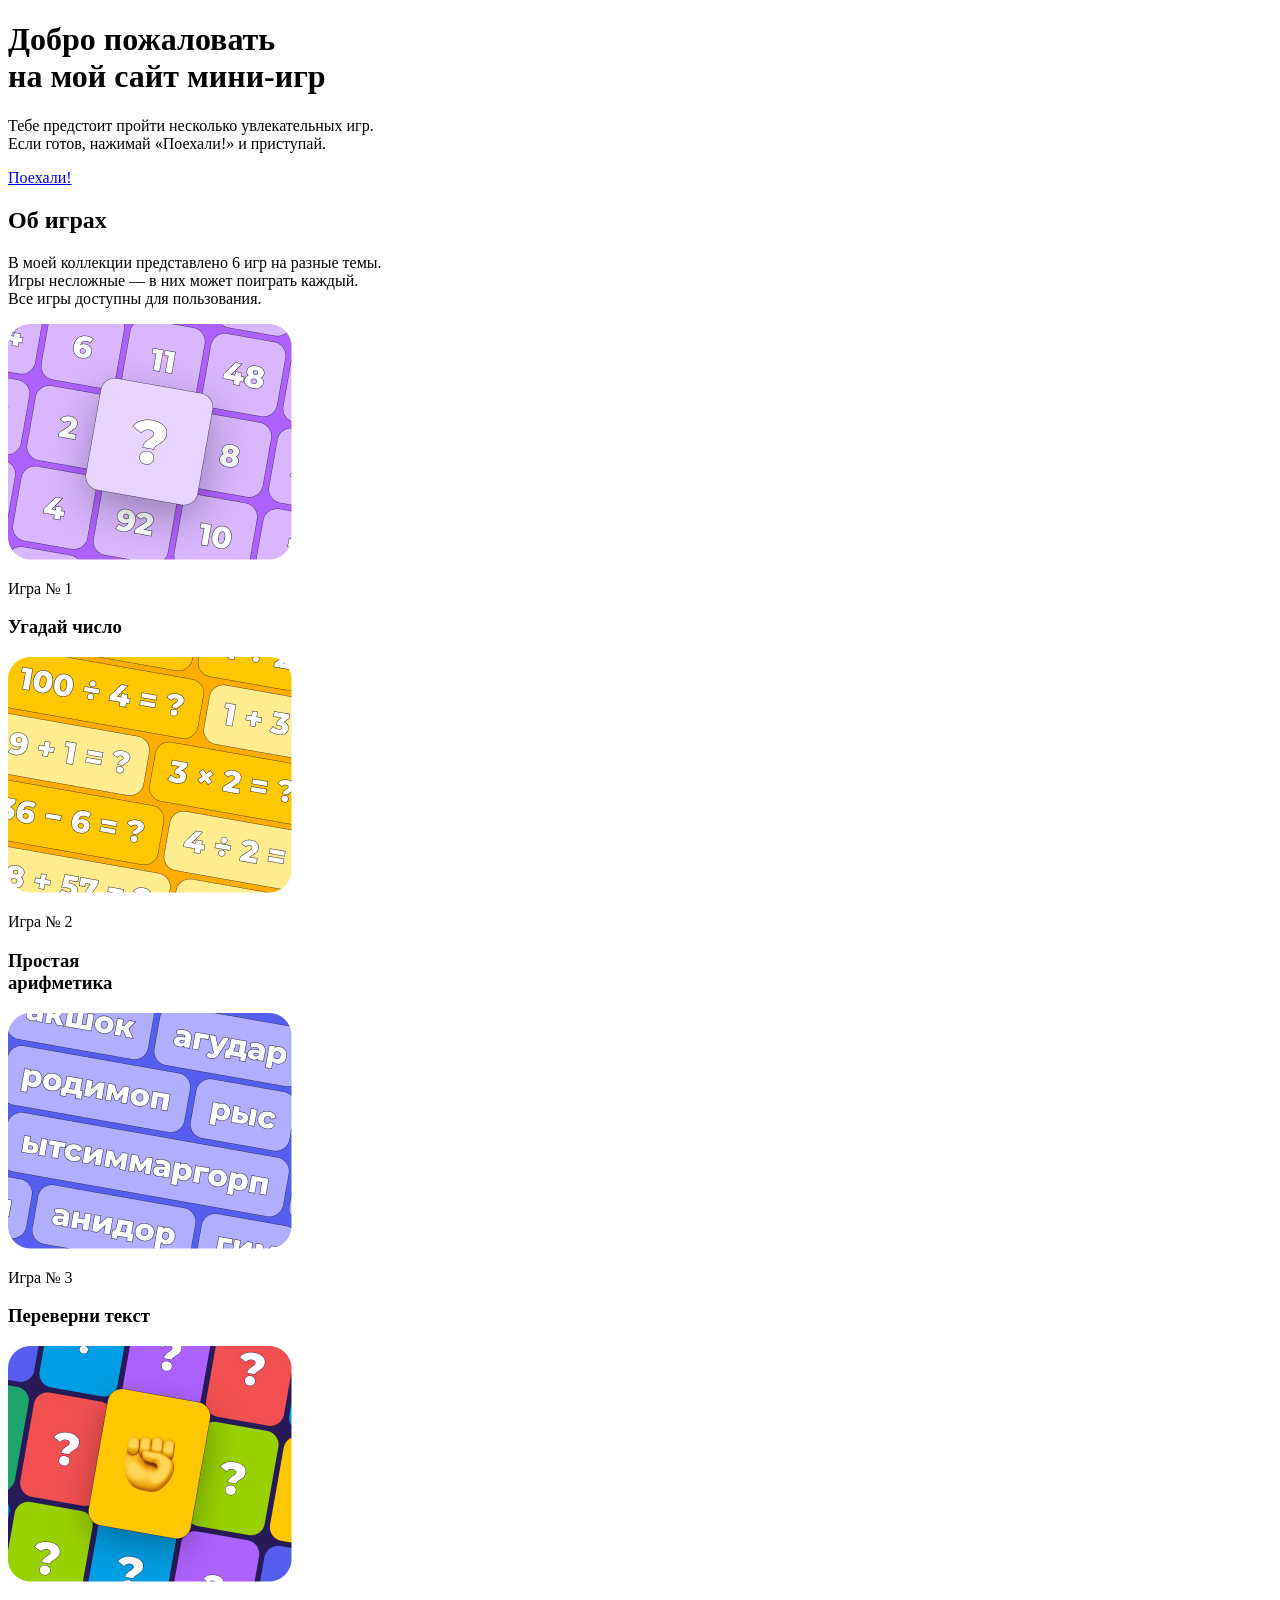
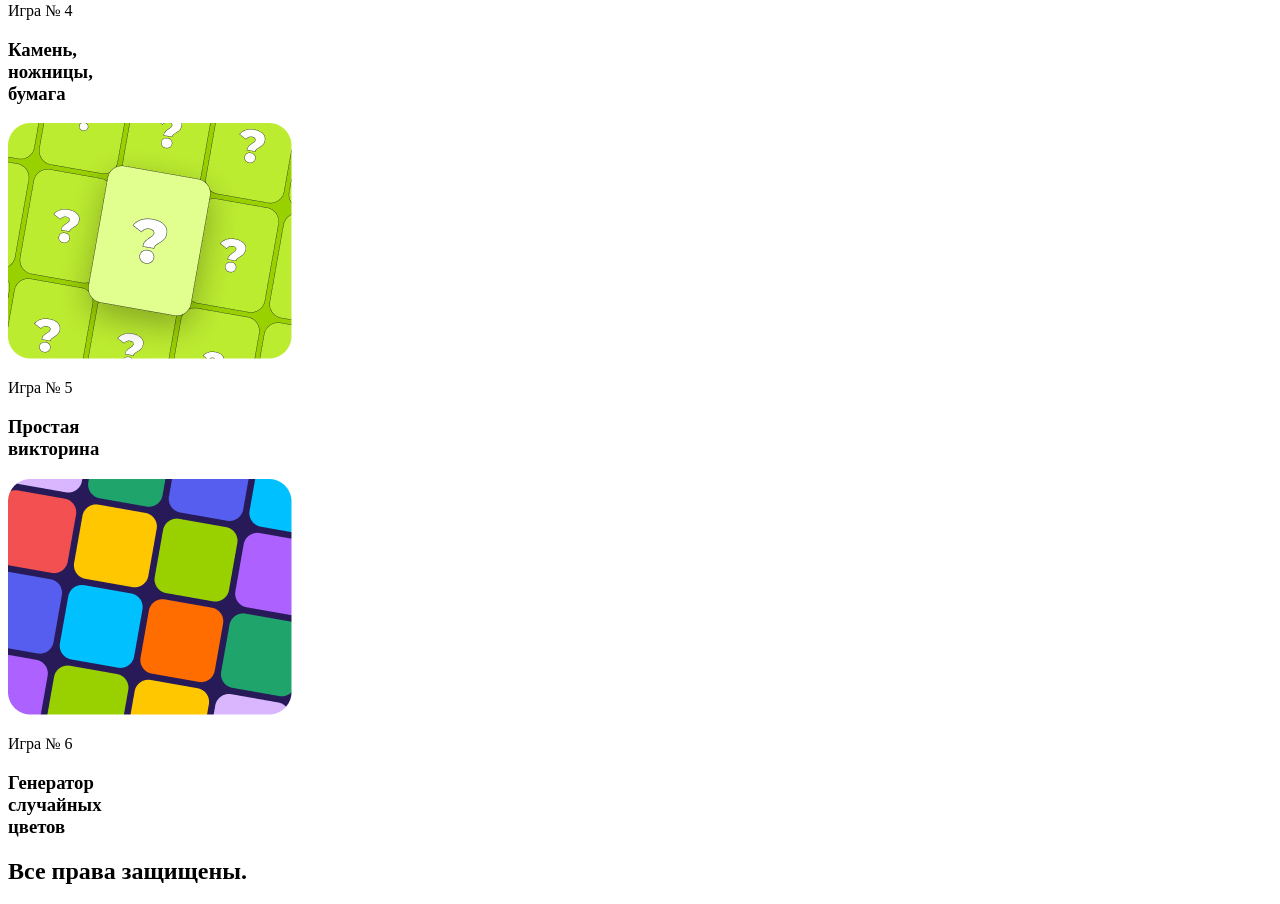
==== index.html @ b92ee04b "verstka" ====
<!DOCTYPE html>
<html lang="ru">

<head>
    <meta charset="UTF-8">
    <meta name="viewport" content="width=device-width, initial-scale=1.0">
    <title>Document</title>

    <link rel="stylesheet" href="style.css">
    <link rel="preconnect" href="https://fonts.googleapis.com">
    <link rel="preconnect" href="https://fonts.gstatic.com" crossorigin>
    <link
        href="https://fonts.googleapis.com/css2?family=Libertinus+Math&family=Montserrat:ital,wght@0,100..900;1,100..900&display=swap"
        rel="stylesheet">
</head>

<body class="center">
    <header class="header">   
        <h1 class="header__title">Добро пожаловать<br>на мой сайт мини-игр</h1>
        <p class="header__text">Тебе предстоит пройти несколько увлекательных игр.<br>Если готов, нажимай «Поехали!» и
            приступай.</p>
        <a href="#" class="header__btn">Поехали!</a>
    </header>
    <div class="body">
        <h2 class="body__title">Об играх</h2>
        <p class="body__text">В моей коллекции представлено 6 игр на разные темы.<br>Игры несложные — в них может поиграть
            каждый.<br>Все игры доступны для пользования.</p>

        <div class="body__about-game">
            <div class="cart">
                <img src="image/about/Обложка.jpg" alt="cart">
                <p class="cart__number">Игра № 1</p>
                <h3 class="cart__name">Угадай число</h3>
            </div>
            <div class="cart">
                <img src="image/about/Обложка1.jpg" alt="cart">
                <p class="cart__number">Игра № 2</p>
                <h3 class="cart__name">Простая<br>арифметика</h3>
            </div>
            <div class="cart">
                <img src="image/about/Обложка2.jpg" alt="cart">
                <p class="cart__number">Игра № 3</p>
                <h3 class="cart__name">Переверни текст</h3>
            </div>
            <div class="cart">
                <img src="image/about/Обложка3.jpg" alt="cart">
                <p class="cart__number">Игра № 4</p>
                <h3 class="cart__name">Камень,<br>ножницы,<br>бумага</h3>
            </div>
            <div class="cart">
                <img src="image/about/Обложка4.jpg" alt="cart">
                <p class="cart__number">Игра № 5</p>
                <h3 class="cart__name">Простая<br>викторина</h3>
            </div>
            <div class="cart">
                <img src="image/about/Обложка5.jpg" alt="cart">
                <p class="cart__number">Игра № 6</p>
                <h3 class="cart__name">Генератор<br>случайных<br>цветов</h3>
            </div>
        </div>
    </div>
    <footer class="footer">
        <h2>Все права защищены.</h2>
    </footer>
</body>

</html>
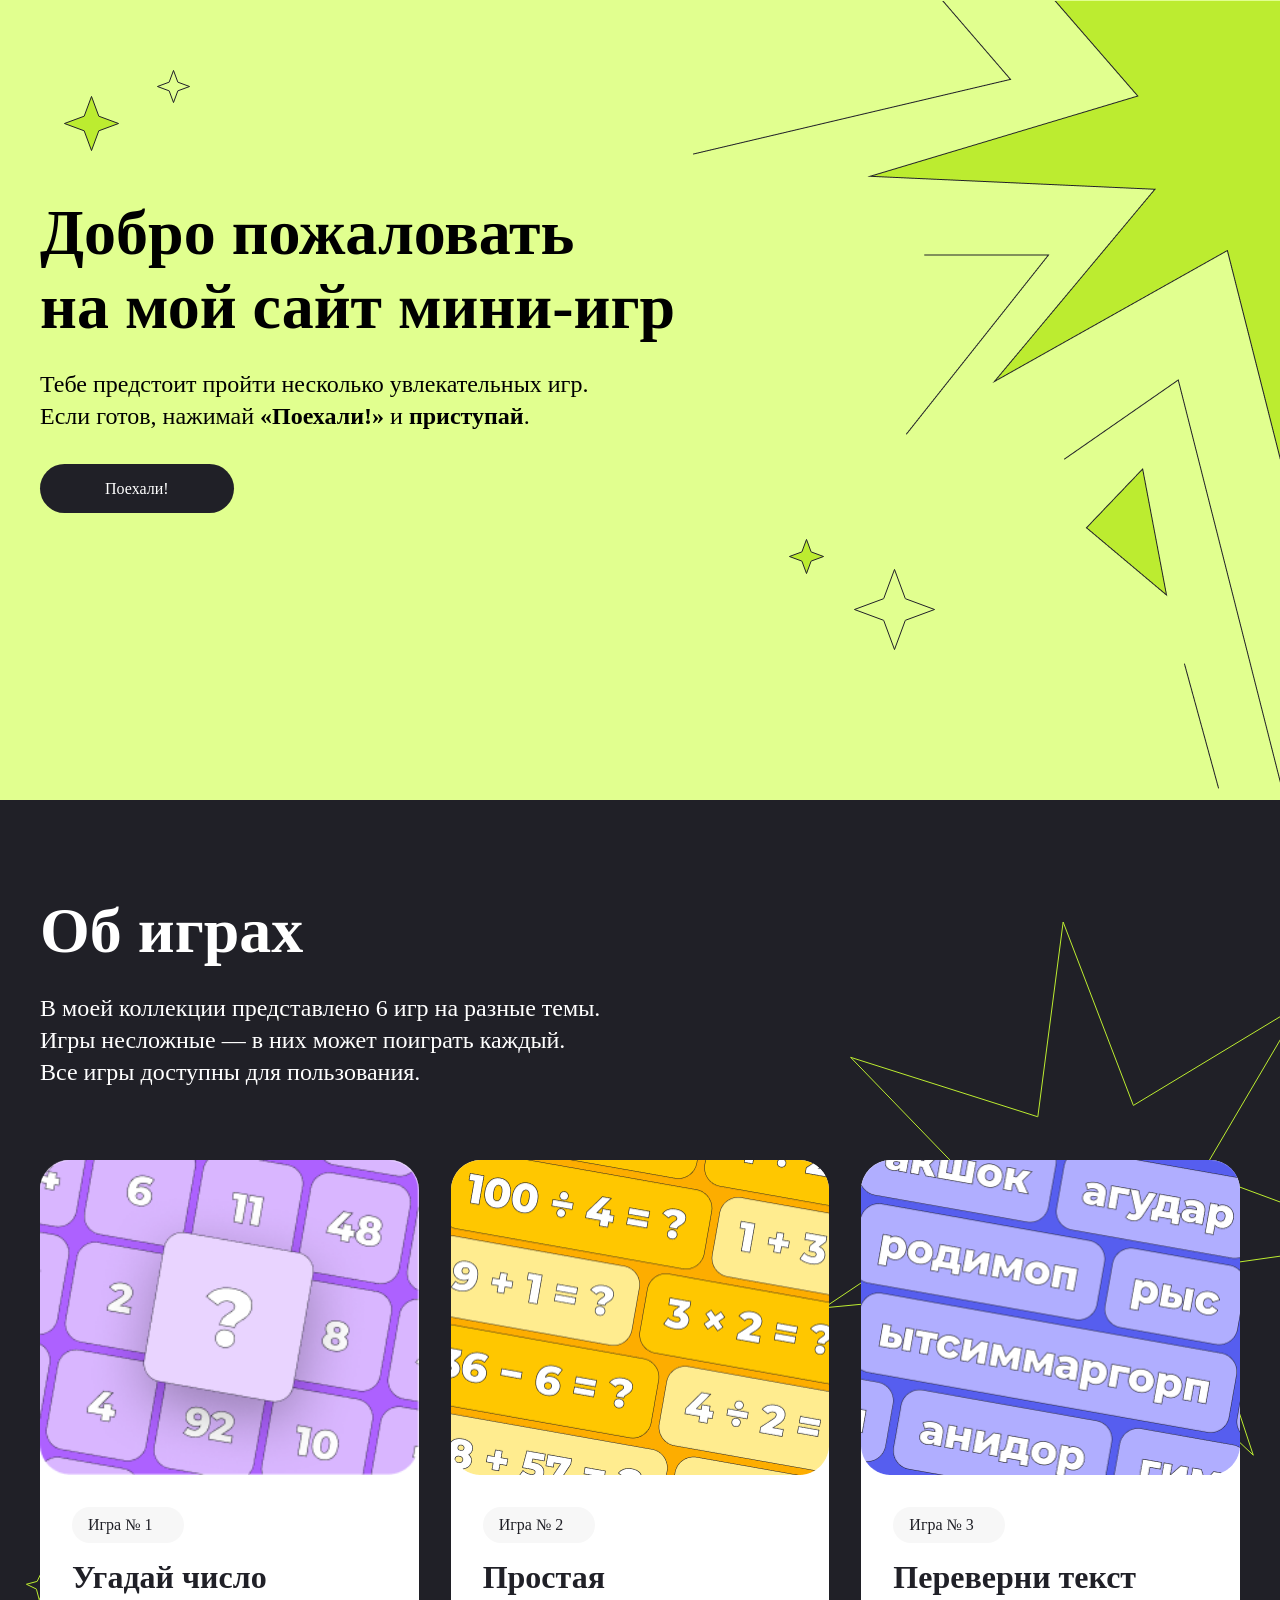
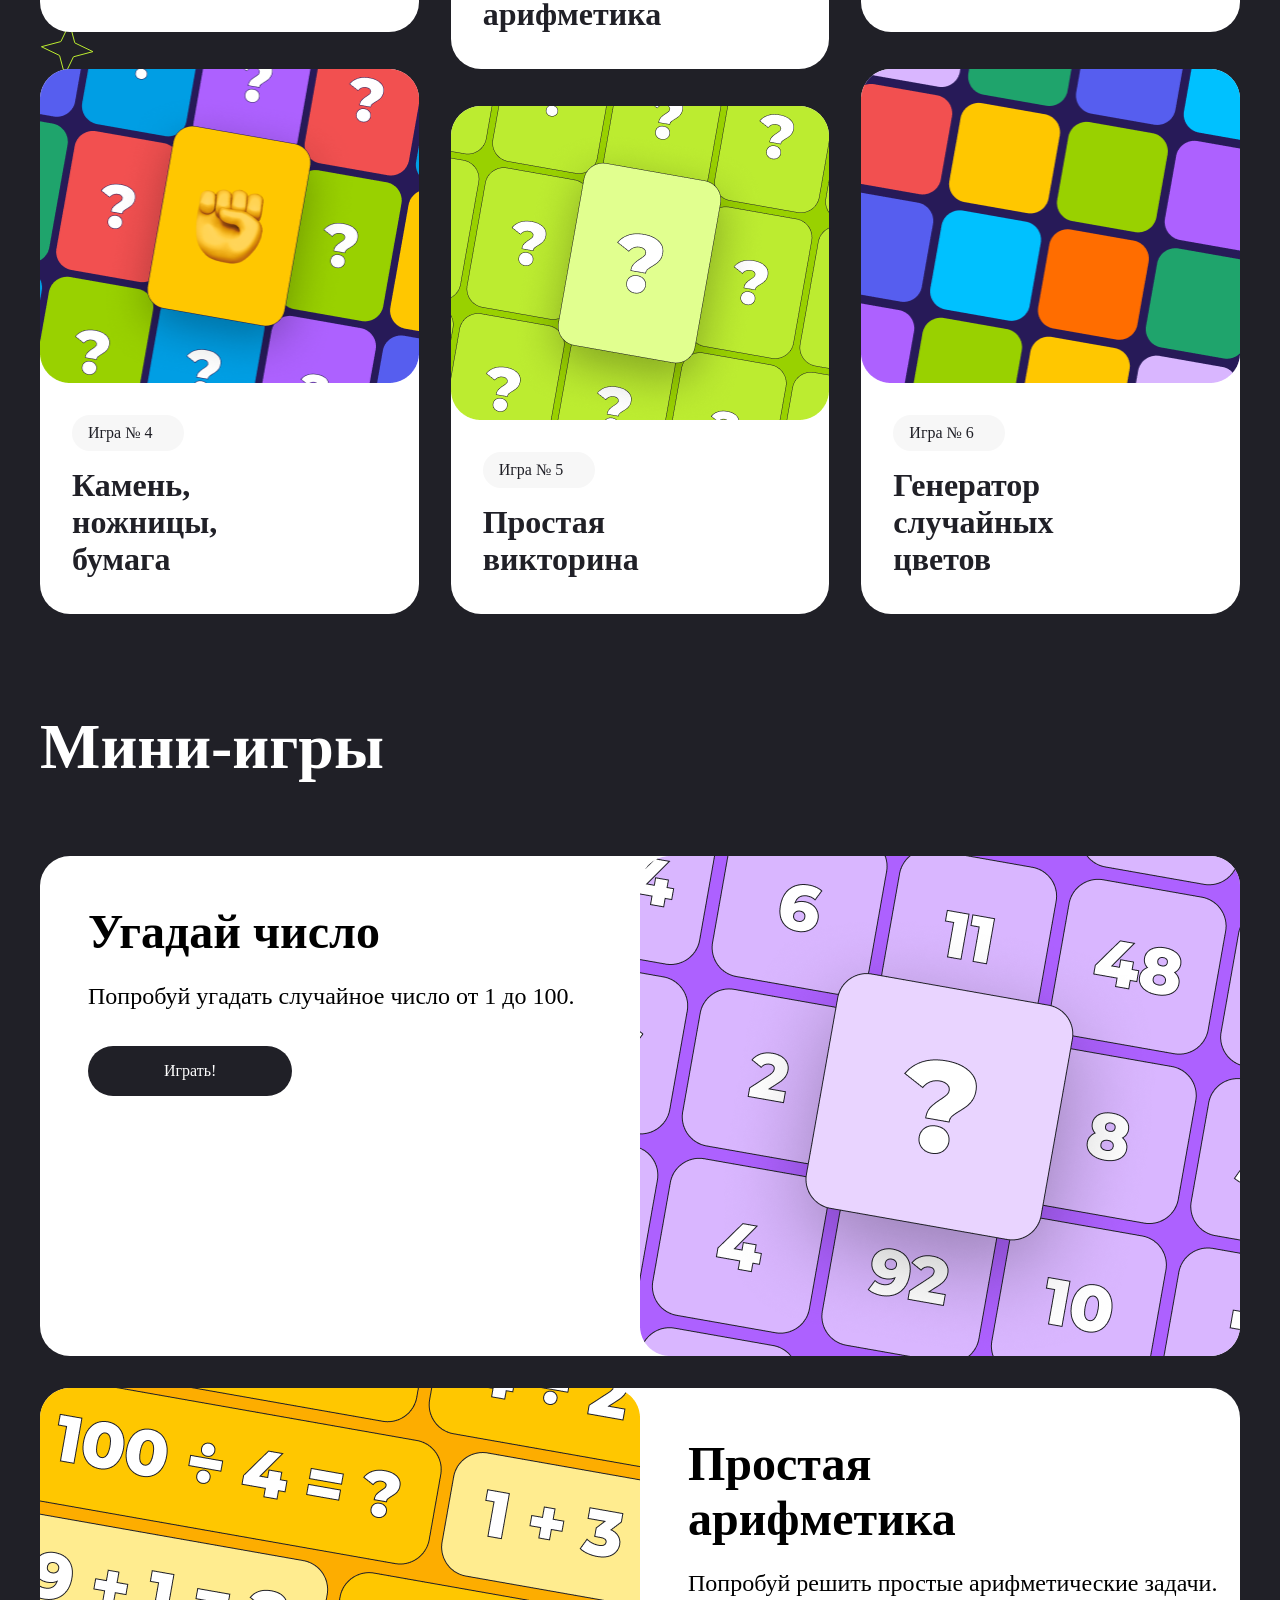
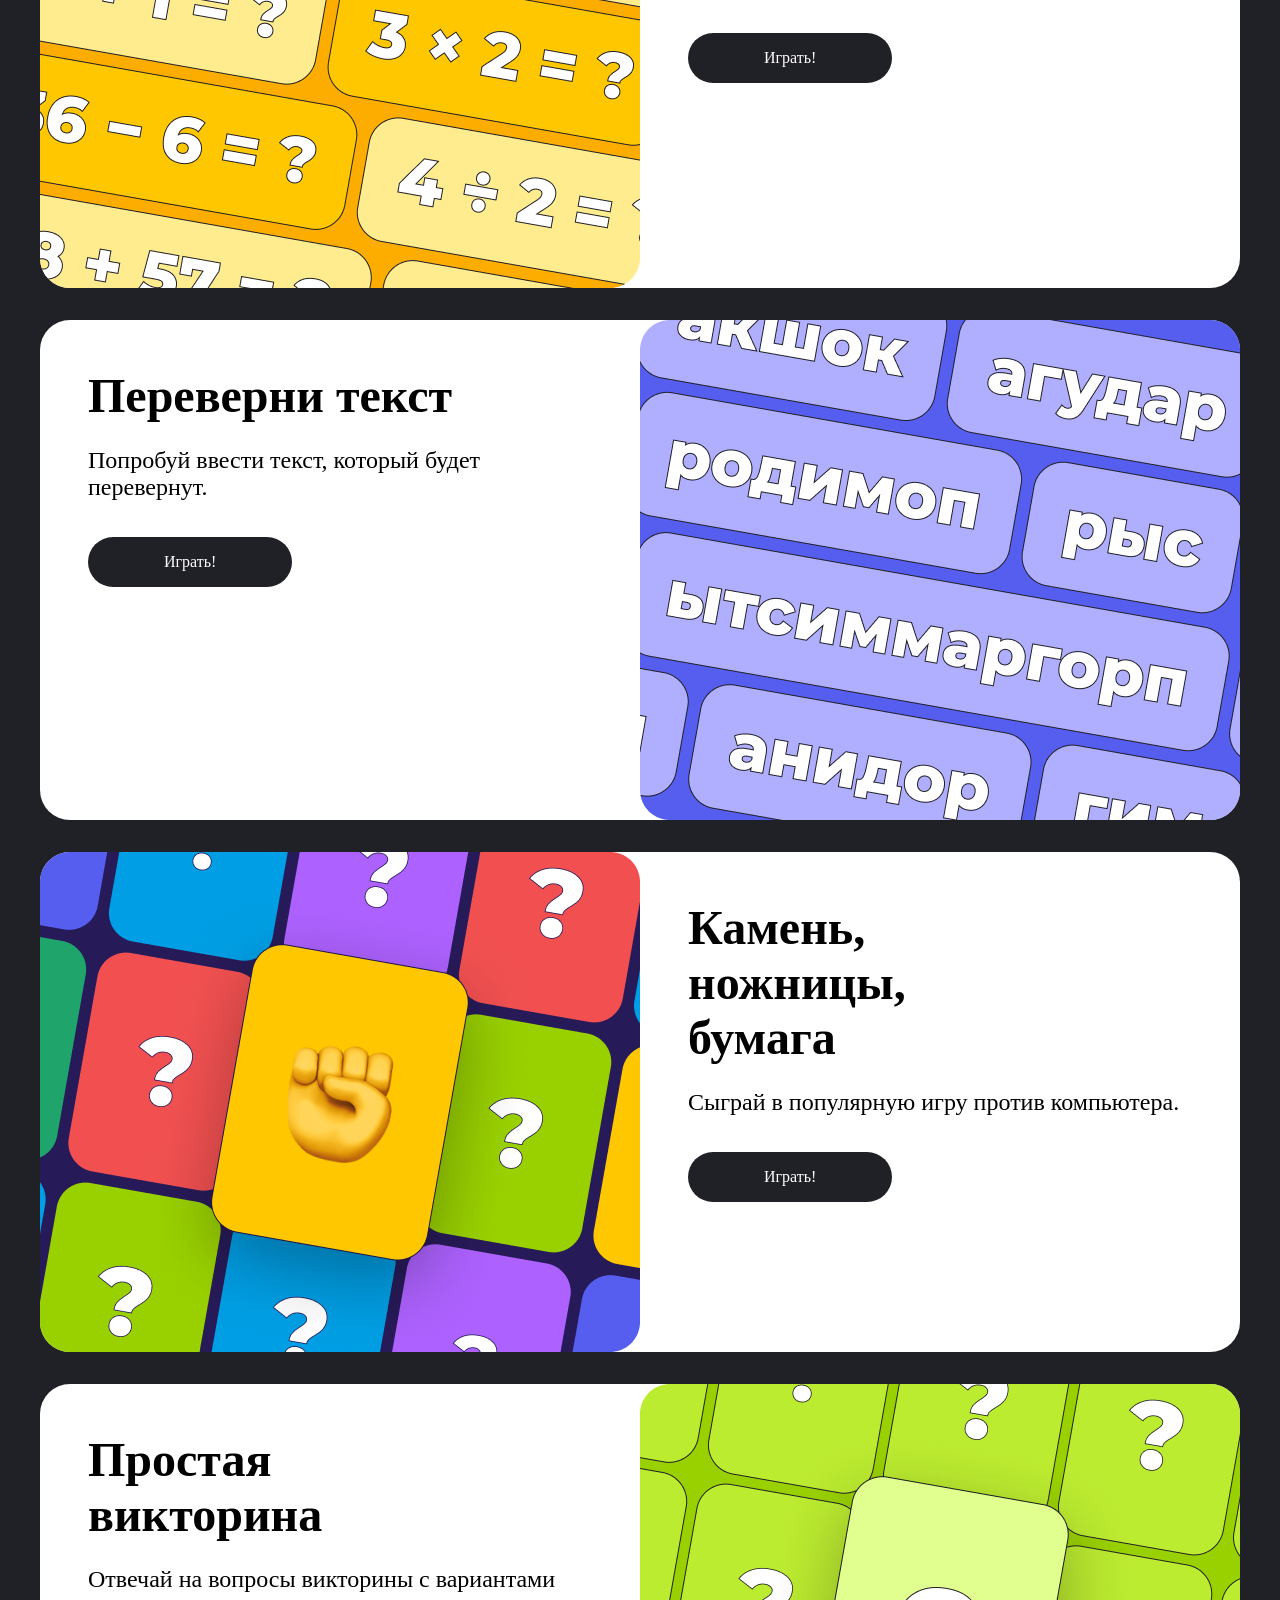
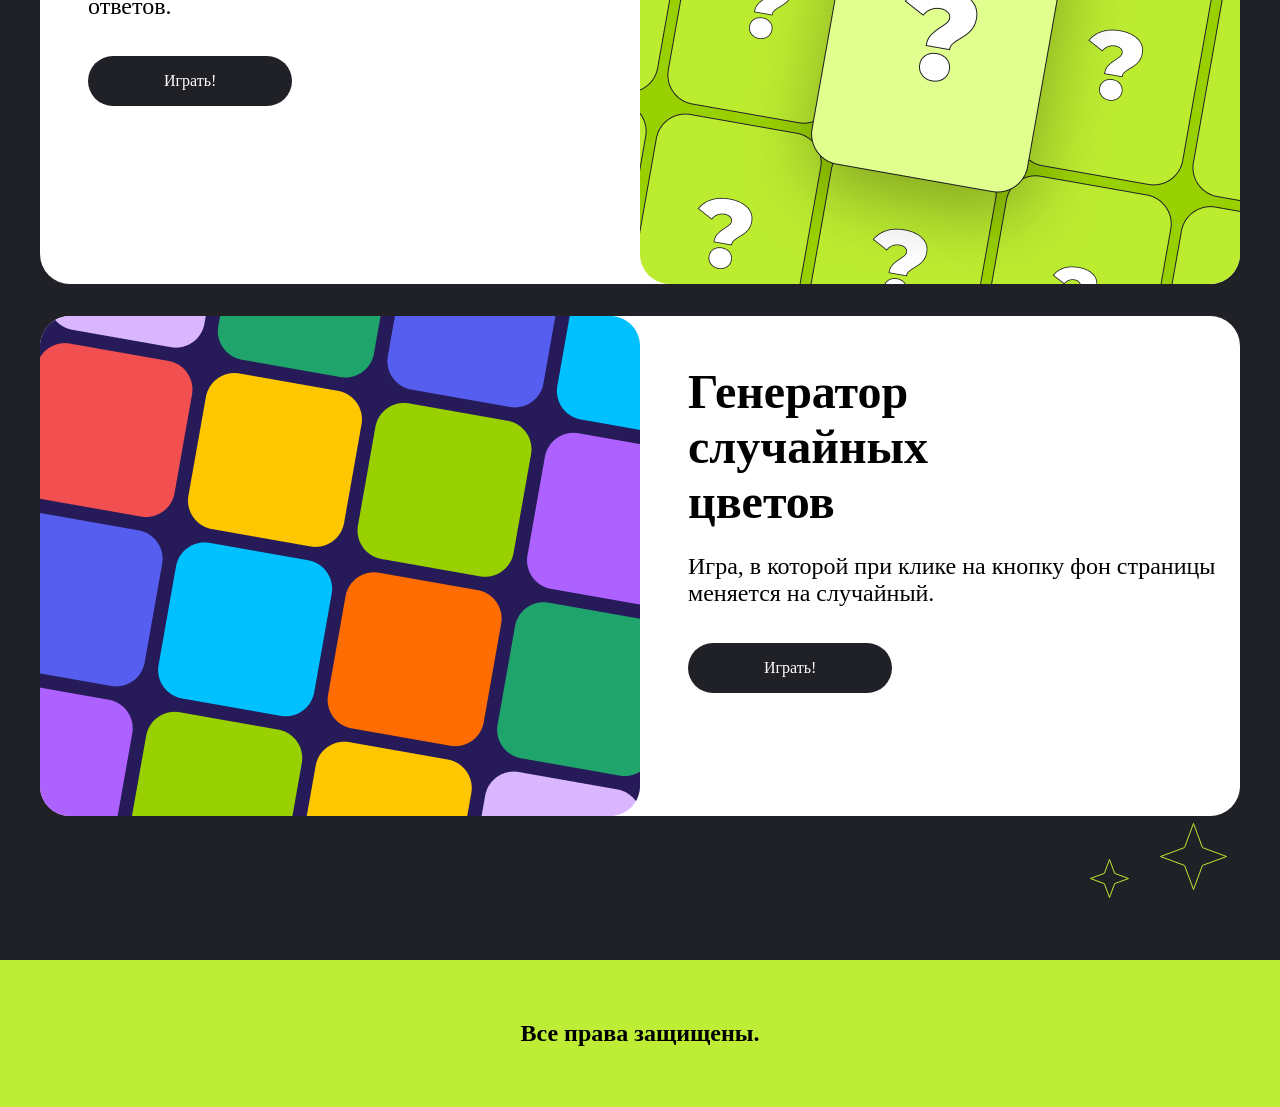
==== commit 70998f16: "HW-1" ====
--- a/index.html
+++ b/index.html
@@ -14,52 +14,116 @@
         rel="stylesheet">
 </head>
 
-<body class="center">
-    <header class="header">   
+<body>
+    <header class="header center">
+
         <h1 class="header__title">Добро пожаловать<br>на мой сайт мини-игр</h1>
-        <p class="header__text">Тебе предстоит пройти несколько увлекательных игр.<br>Если готов, нажимай «Поехали!» и
-            приступай.</p>
-        <a href="#" class="header__btn">Поехали!</a>
+        <p class="header__text">Тебе предстоит пройти несколько увлекательных игр.<br>Если готов, нажимай
+            <strong>«Поехали!»</strong> и
+            <strong>приступай</strong>.
+        </p>
+        <a href="#about-games" class="header__btn">Поехали!</a>
+        <div class="header__star3"></div>
+        <div class="header__star4"></div>
+        <div class="header__star5"></div>
     </header>
-    <div class="body">
+    <div class="body center" id="about-games">
         <h2 class="body__title">Об играх</h2>
-        <p class="body__text">В моей коллекции представлено 6 игр на разные темы.<br>Игры несложные — в них может поиграть
+        <p class="body__text">В моей коллекции представлено 6 игр на разные темы.<br>Игры несложные — в них может
+            поиграть
             каждый.<br>Все игры доступны для пользования.</p>
 
-        <div class="body__about-game">
-            <div class="cart">
-                <img src="image/about/Обложка.jpg" alt="cart">
-                <p class="cart__number">Игра № 1</p>
-                <h3 class="cart__name">Угадай число</h3>
+        <div class="body__about">
+            <a href="#game-1" class="body__cart body__cart_small">               
+                    <img src="image/about/Обложка.png" alt="cart">
+                    <p class="body__number">Игра № 1</p>
+                    <h3 class="body__name">Угадай число</h3>                
+            </a>
+            <a href="#game-2" class="body__cart body__cart_big">                
+                    <img src="image/about/Обложка1.png" alt="cart">
+                    <p class="body__number">Игра № 2</p>
+                    <h3 class="body__name">Простая<br>арифметика</h3>                
+            </a>
+            <a href="#game-3" class="body__cart body__cart_small">                
+                    <img src="image/about/Обложка2.png" alt="cart">
+                    <p class="body__number">Игра № 3</p>
+                    <h3 class="body__name">Переверни текст</h3>                
+            </a>
+            <a href="#game-4" class="body__cart body__cart_big">                
+                    <img src="image/about/Обложка3.png" alt="cart">
+                    <p class="body__number">Игра № 4</p>
+                    <h3 class="body__name">Камень,<br>ножницы,<br>бумага</h3>               
+            </a>
+            <a href="#game-5" class="body__cart body__cart_small body__cart_order">                
+                    <img src="image/about/Обложка4.png" alt="cart">
+                    <p class="body__number">Игра № 5</p>
+                    <h3 class="body__name">Простая<br>викторина</h3>                
+            </a>
+            <a href="#game-6" class="body__cart body__cart_big body__cart_order">                
+                    <img src="image/about/Обложка5.png" alt="cart">
+                    <p class="body__number">Игра № 6</p>
+                    <h3 class="body__name">Генератор<br>случайных<br>цветов</h3>                
+            </a>
+        </div>
+    </div>
+
+    <div class="game center">
+        <h2 class="game__title">Мини-игры</h2>
+        <div class="game__container">
+            <div class="game__cart game__cart_right" id="game-1">
+                <img class="game__img" src="image/mini-game/Обложкакарточки1.png" alt="Обложка карточки">
+                <div class="game__block game__block_right">
+                    <h3 class="game__text">Угадай число</h3>
+                    <p class="game__description">Попробуй угадать случайное число от 1 до 100.</p>
+                    <a class="game__btn" href="#">Играть!</a>
+                </div>
             </div>
-            <div class="cart">
-                <img src="image/about/Обложка1.jpg" alt="cart">
-                <p class="cart__number">Игра № 2</p>
-                <h3 class="cart__name">Простая<br>арифметика</h3>
+            <div class="game__cart" id="game-2">
+                <img class="game__img" src="image/mini-game/Обложкакарточки2.png" alt="Обложка карточки">
+                <div class="game__block">
+                    <h3 class="game__text">Простая<br>арифметика</h3>
+                    <p class="game__description">Попробуй решить простые арифметические задачи.</p>
+                    <a class="game__btn" href="#">Играть!</a>
+                </div>
             </div>
-            <div class="cart">
-                <img src="image/about/Обложка2.jpg" alt="cart">
-                <p class="cart__number">Игра № 3</p>
-                <h3 class="cart__name">Переверни текст</h3>
+            <div class="game__cart game__cart_right" id="game-3">
+                <img class="game__img" src="image/mini-game/Обложкакарточки3.png" alt="Обложка карточки">
+                <div class="game__block game__block_right">
+                    <h3 class="game__text">Переверни текст</h3>
+                    <p class="game__description">Попробуй ввести текст, который будет перевернут.</p>
+                    <a class="game__btn" href="#">Играть!</a>
+                </div>
             </div>
-            <div class="cart">
-                <img src="image/about/Обложка3.jpg" alt="cart">
-                <p class="cart__number">Игра № 4</p>
-                <h3 class="cart__name">Камень,<br>ножницы,<br>бумага</h3>
+            <div class="game__cart" id="game-4">
+                <img src="image/mini-game/Обложкакарточки4.png" alt="Обложка карточки">
+                <div class="game__block">
+                    <h3 class="game__text">Камень,<br>ножницы,<br>бумага</h3>
+                    <p class="game__description">Сыграй в популярную игру против компьютера.</p>
+                    <a class="game__btn" href="#">Играть!</a>
+                </div>
             </div>
-            <div class="cart">
-                <img src="image/about/Обложка4.jpg" alt="cart">
-                <p class="cart__number">Игра № 5</p>
-                <h3 class="cart__name">Простая<br>викторина</h3>
+            <div class="game__cart game__cart_right" id="game-5">
+                <img class="game__img" src="image/mini-game/Обложкакарточки5.png" alt="Обложка карточки">
+                <div class="game__block game__block_right">
+                    <h3 class="game__text">Простая<br>викторина</h3>
+                    <p class="game__description">Отвечай на вопросы викторины с вариантами ответов.</p>
+                    <a class="game__btn" href="#">Играть!</a>
+                </div>
             </div>
-            <div class="cart">
-                <img src="image/about/Обложка5.jpg" alt="cart">
-                <p class="cart__number">Игра № 6</p>
-                <h3 class="cart__name">Генератор<br>случайных<br>цветов</h3>
+            <div class="game__cart" id="game-6">
+                <img src="image/mini-game/Обложкакарточки6.png" alt="Обложка карточки">
+                <div class="game__block">
+                    <h3 class="game__text">Генератор<br>случайных<br>цветов</h3>
+                    <p class="game__description">Игра, в которой при клике на кнопку фон страницы меняется на случайный.
+                    </p>
+                    <a class="game__btn" href="#">Играть!</a>
+                </div>
             </div>
         </div>
+
     </div>
-    <footer class="footer">
+
+    <footer class="footer center">
         <h2>Все права защищены.</h2>
     </footer>
 </body>
--- a/style.css
+++ b/style.css
@@ -0,0 +1,225 @@
+.body {
+  background-color: #202027;
+  padding-top: 94px;
+  padding-bottom: 96px;
+  position: relative;
+  z-index: 0;
+}
+.body__title {
+  color: #fff;
+  font-size: 64px;
+  font-weight: 700;
+  margin-bottom: 24px;
+}
+.body__title::after {
+  content: url(image/Starbig.svg);
+  position: absolute;
+  right: 0;
+  top: 120px;
+  z-index: -1;
+}
+.body__text {
+  color: #fff;
+  font-size: 24px;
+  line-height: 32px;
+  margin-bottom: 72px;
+}
+.body__text::after {
+  content: url(image/Star11.svg);
+  position: absolute;
+  left: 25px;
+  top: 770px;
+  z-index: -1;
+}
+.body__about {
+  display: grid;
+  -moz-column-gap: 32px;
+       column-gap: 32px;
+  grid-template-columns: repeat(12, 1fr);
+  align-items: start;
+}
+.body__about::after {
+  content: url(image/Star12.svg);
+  position: absolute;
+  left: 40px;
+  top: 822px;
+  z-index: -1;
+}
+.body__cart {
+  display: block;
+  background-color: #fff;
+  border-radius: 30px;
+  display: flex;
+  flex-direction: column;
+  gap: 16px;
+  padding-bottom: 36px;
+  grid-column: span 4;
+  text-decoration: none;
+  color: #202027;
+}
+.body__cart_order {
+  align-self: flex-end;
+}
+.body__number {
+  display: inline-block;
+  font-weight: 500;
+  margin-top: 16px;
+  margin-left: 32px;
+  width: 80px;
+  font-size: 16px;
+  padding: 9px 16px 9px 16px;
+  background-color: #f7f7f7;
+  border-radius: 52px;
+}
+.body__name {
+  font-weight: 700;
+  font-size: 32px;
+  margin-left: 32px;
+  margin-right: 32px;
+}
+
+.footer {
+  padding-top: 60px;
+  padding-bottom: 60px;
+  background-color: #bded35;
+  text-align: center;
+}
+
+.game {
+  background-color: #202027;
+  position: relative;
+}
+.game__title {
+  font-size: 64px;
+  color: #FFFFFF;
+  padding-bottom: 72px;
+}
+.game__title::after {
+  content: url(image/Star10.svg);
+  position: absolute;
+  bottom: 45px;
+  right: 150px;
+}
+.game__container {
+  display: grid;
+  grid-template-columns: repeat(1, 1fr);
+  gap: 32px;
+  padding-bottom: 144px;
+}
+.game__container::after {
+  content: url(image/Star8.svg);
+  position: absolute;
+  bottom: 65px;
+  right: 52px;
+}
+.game__cart {
+  display: flex;
+  gap: 48px;
+  background-color: #FFFFFF;
+  border-radius: 30px;
+}
+.game__cart_right {
+  flex-direction: row-reverse;
+}
+.game__block {
+  display: flex;
+  flex-direction: column;
+  gap: 24px;
+  flex: 1;
+  margin-top: 48px;
+  align-items: flex-start;
+}
+.game__block_right {
+  align-items: flex-start;
+  margin-left: 48px;
+}
+.game__text {
+  font-size: 48px;
+}
+.game__description {
+  font-size: 24px;
+  font-weight: 400;
+}
+.game__btn {
+  display: block;
+  background-color: #202027;
+  border-radius: 60px;
+  text-decoration: none;
+  color: #FFFFFF;
+  padding: 16px 76px;
+  margin-top: 12px;
+  transition: all 0.3s ease;
+}
+.game__btn:hover {
+  background-color: #fff;
+  border: solid #000000 1px;
+  color: #000000;
+}
+
+* {
+  margin: 0;
+  padding: 0;
+}
+
+.center {
+  font-family: Montserrat;
+  padding-left: calc(50% - 600px);
+  padding-right: calc(50% - 600px);
+}
+
+.header {
+  background-color: #e1ff8f;
+  height: 800px;
+  background-image: url(image/header-star.png);
+  background-repeat: no-repeat;
+  background-position: right;
+  position: relative;
+}
+.header__title {
+  padding-top: 196px;
+  font-size: 64px;
+  font-weight: 700;
+  margin-bottom: 24px;
+}
+.header__title::after {
+  content: url(./image/Star2.svg);
+  position: absolute;
+  top: 94px;
+  left: 63px;
+}
+.header__star3::after {
+  content: url(image/Star3.svg);
+  position: absolute;
+  top: 69px;
+  left: 156px;
+}
+.header__star4::after {
+  content: url(image/Star4.svg);
+  position: absolute;
+  top: 568px;
+  right: 344px;
+}
+.header__star5::after {
+  content: url(image/Star5.svg);
+  position: absolute;
+  top: 538px;
+  right: 455px;
+}
+.header__text {
+  font-weight: 400;
+  font-size: 24px;
+  line-height: 32px;
+  margin-bottom: 48px;
+}
+.header__btn {
+  background-color: #202027;
+  text-decoration: none;
+  color: white;
+  padding: 16px 65px;
+  border-radius: 60px;
+}
+.header__btn:hover {
+  background-color: #fff;
+  border: solid #000000 1px;
+  color: #000000;
+}/*# sourceMappingURL=style.css.map */
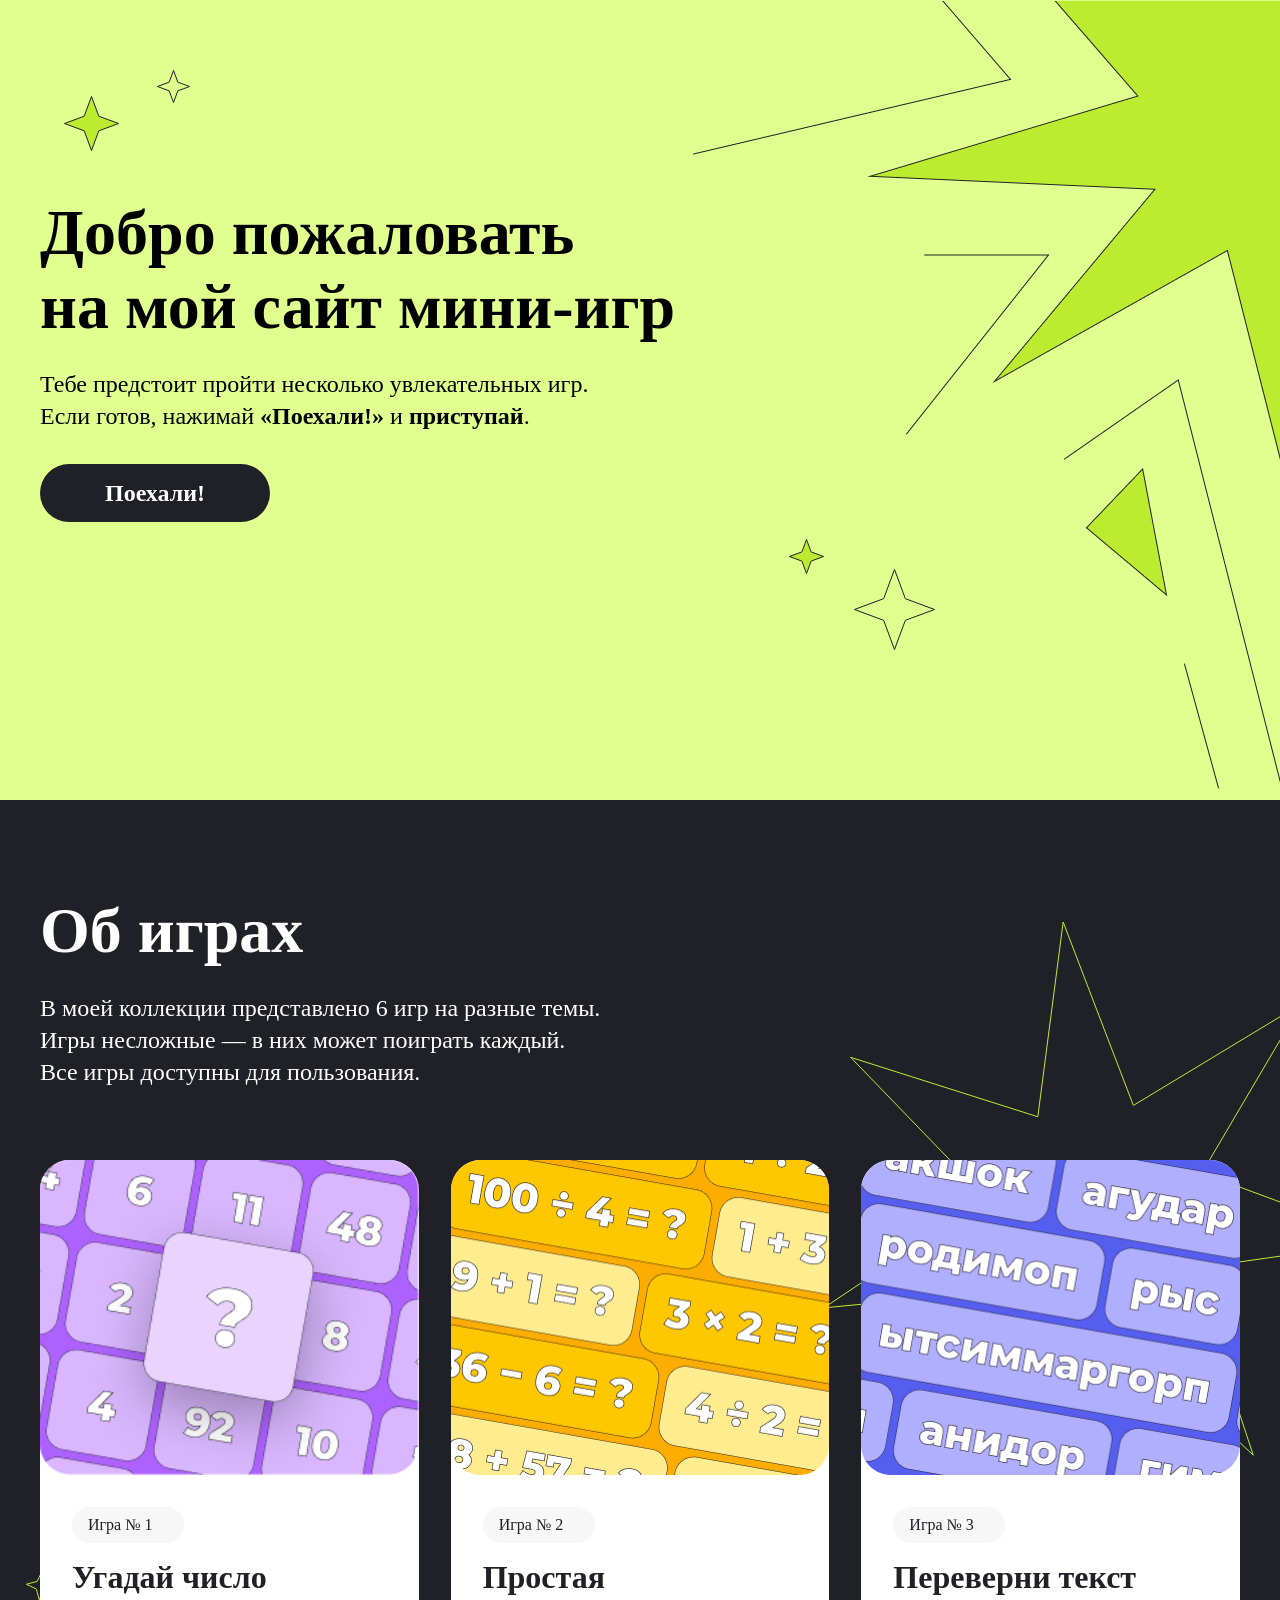
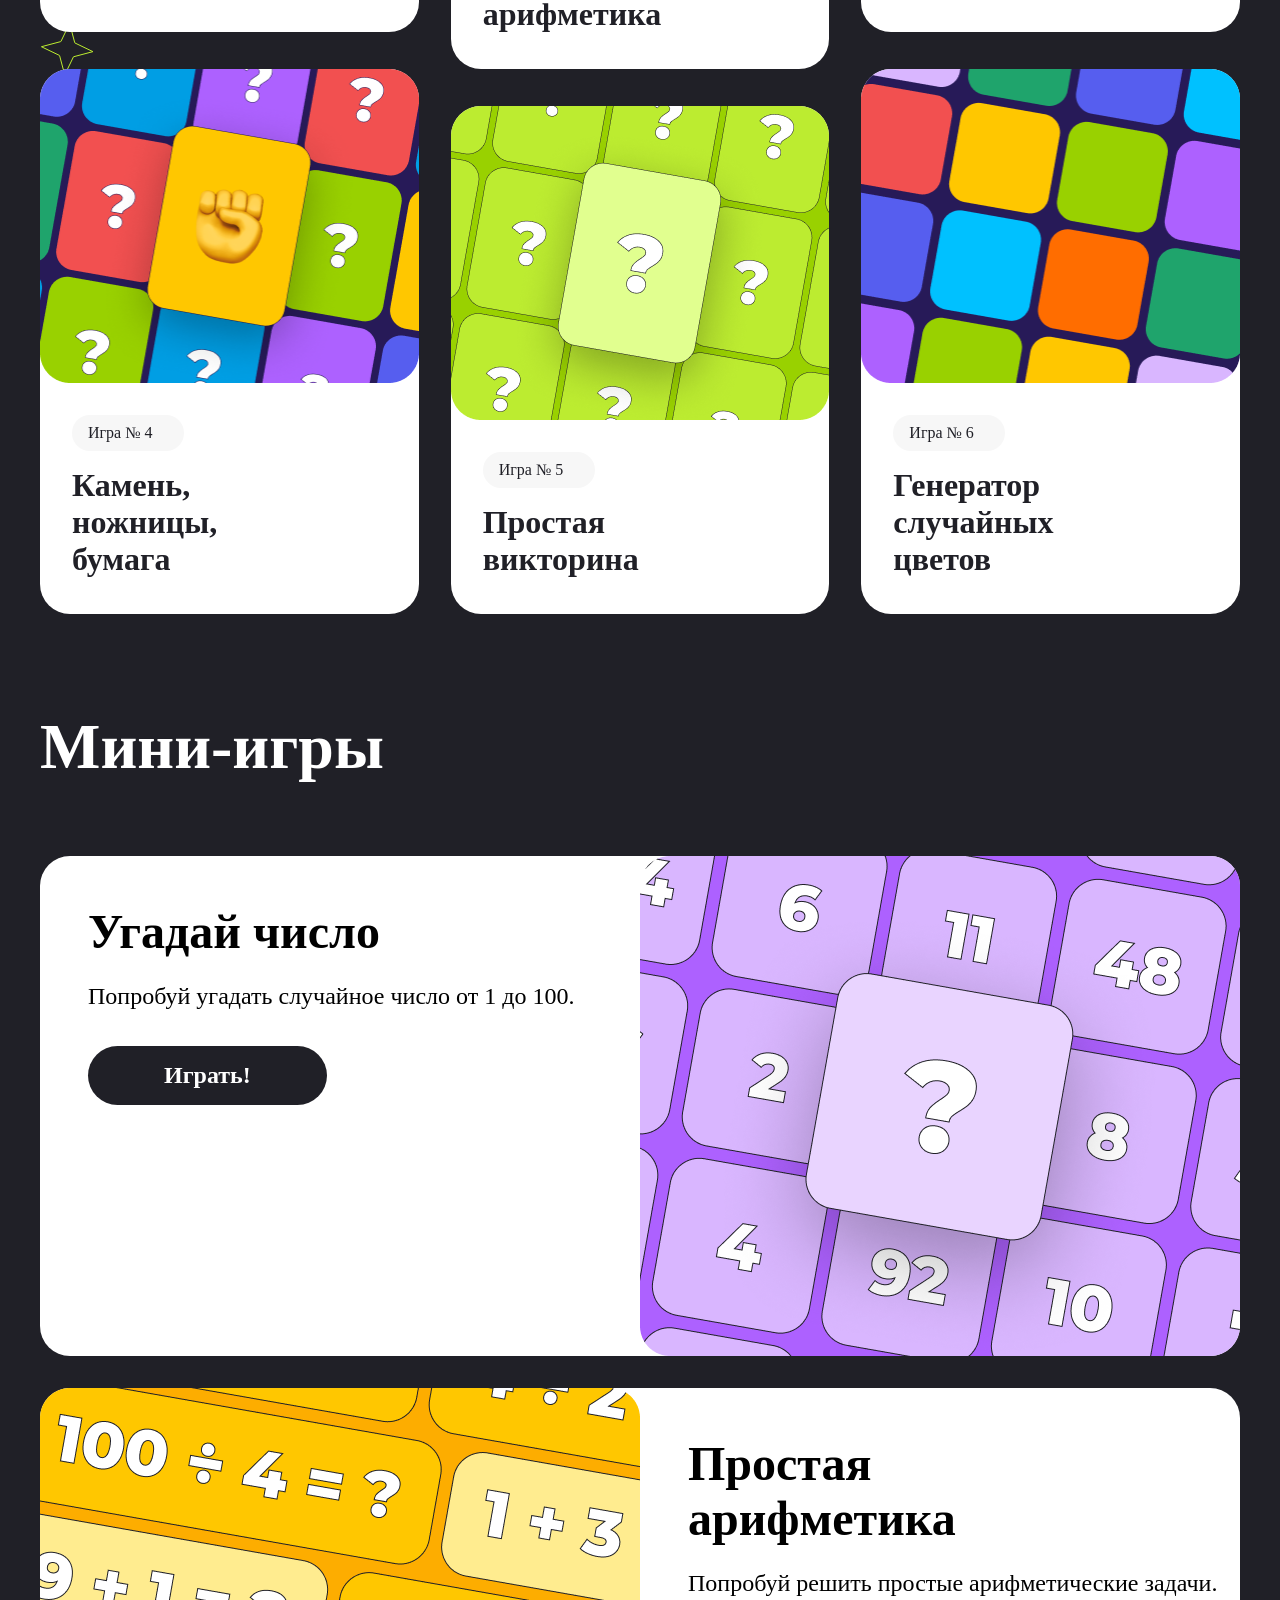
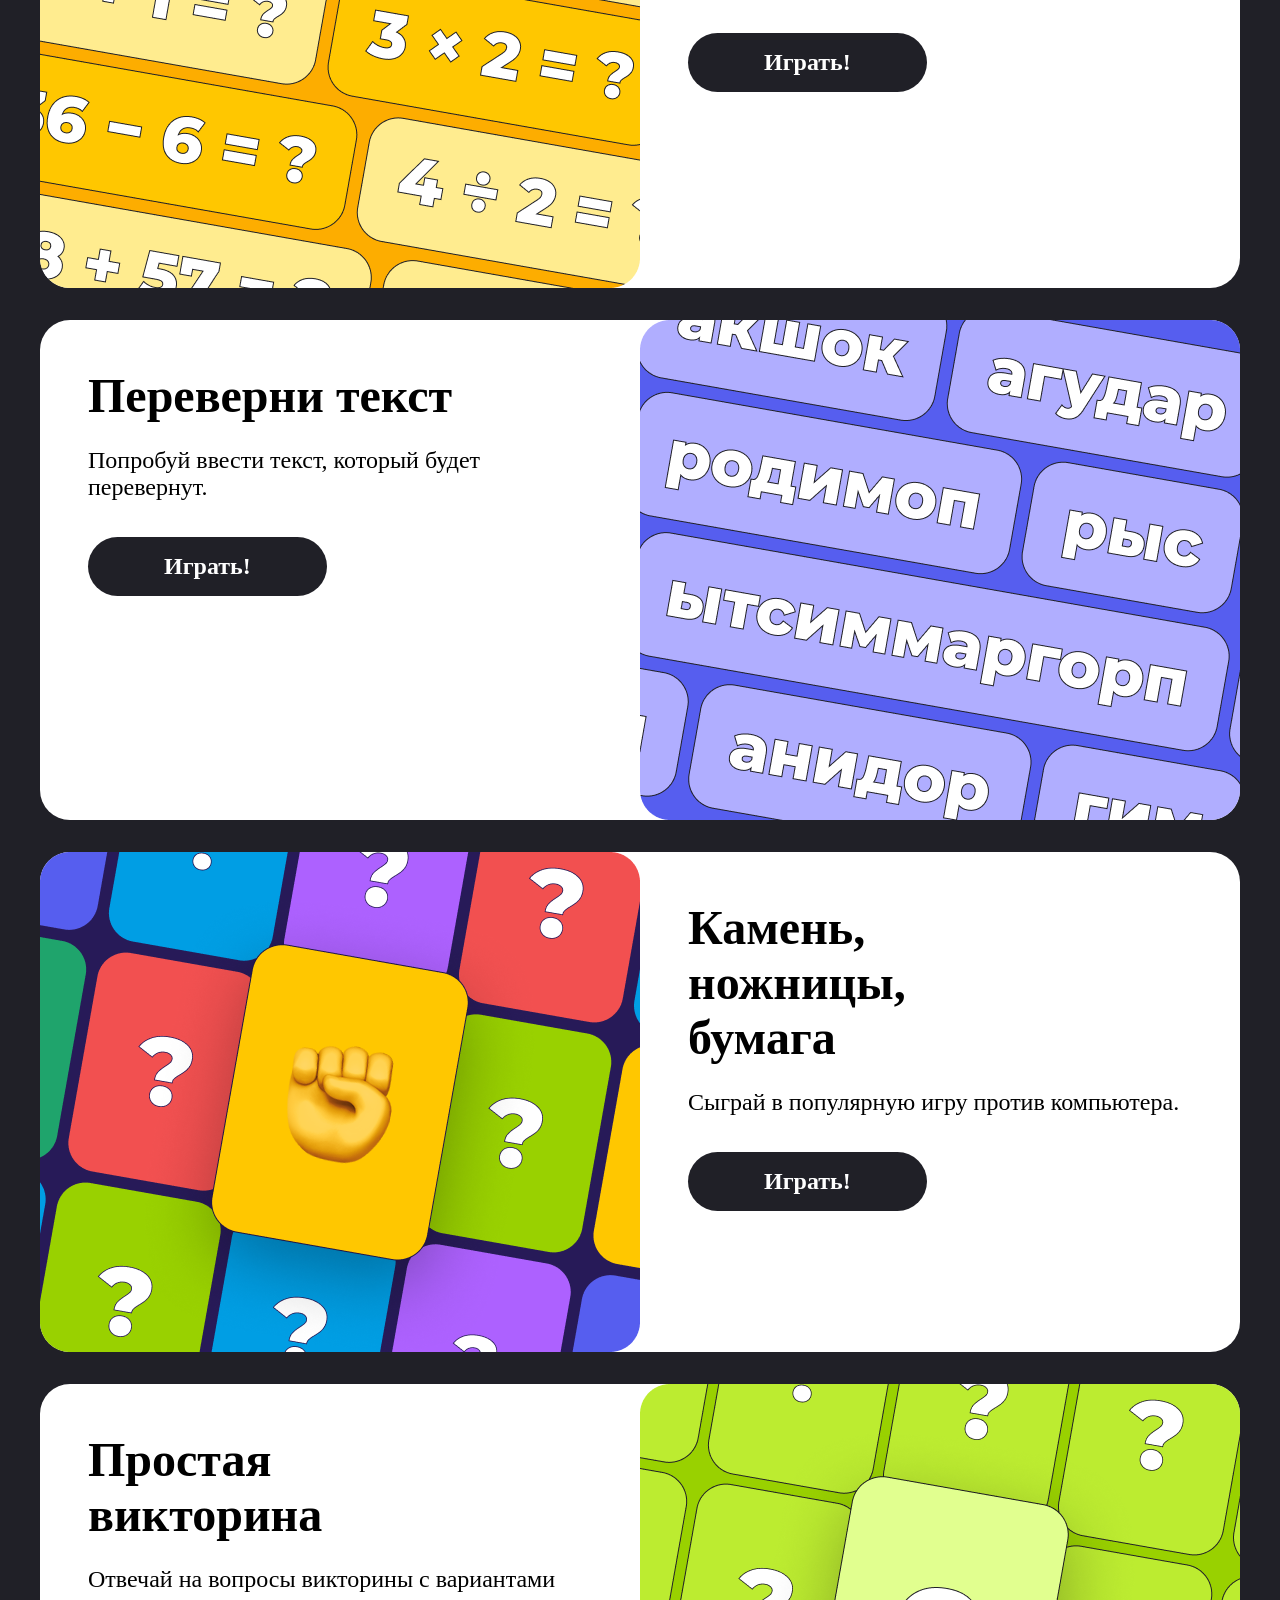
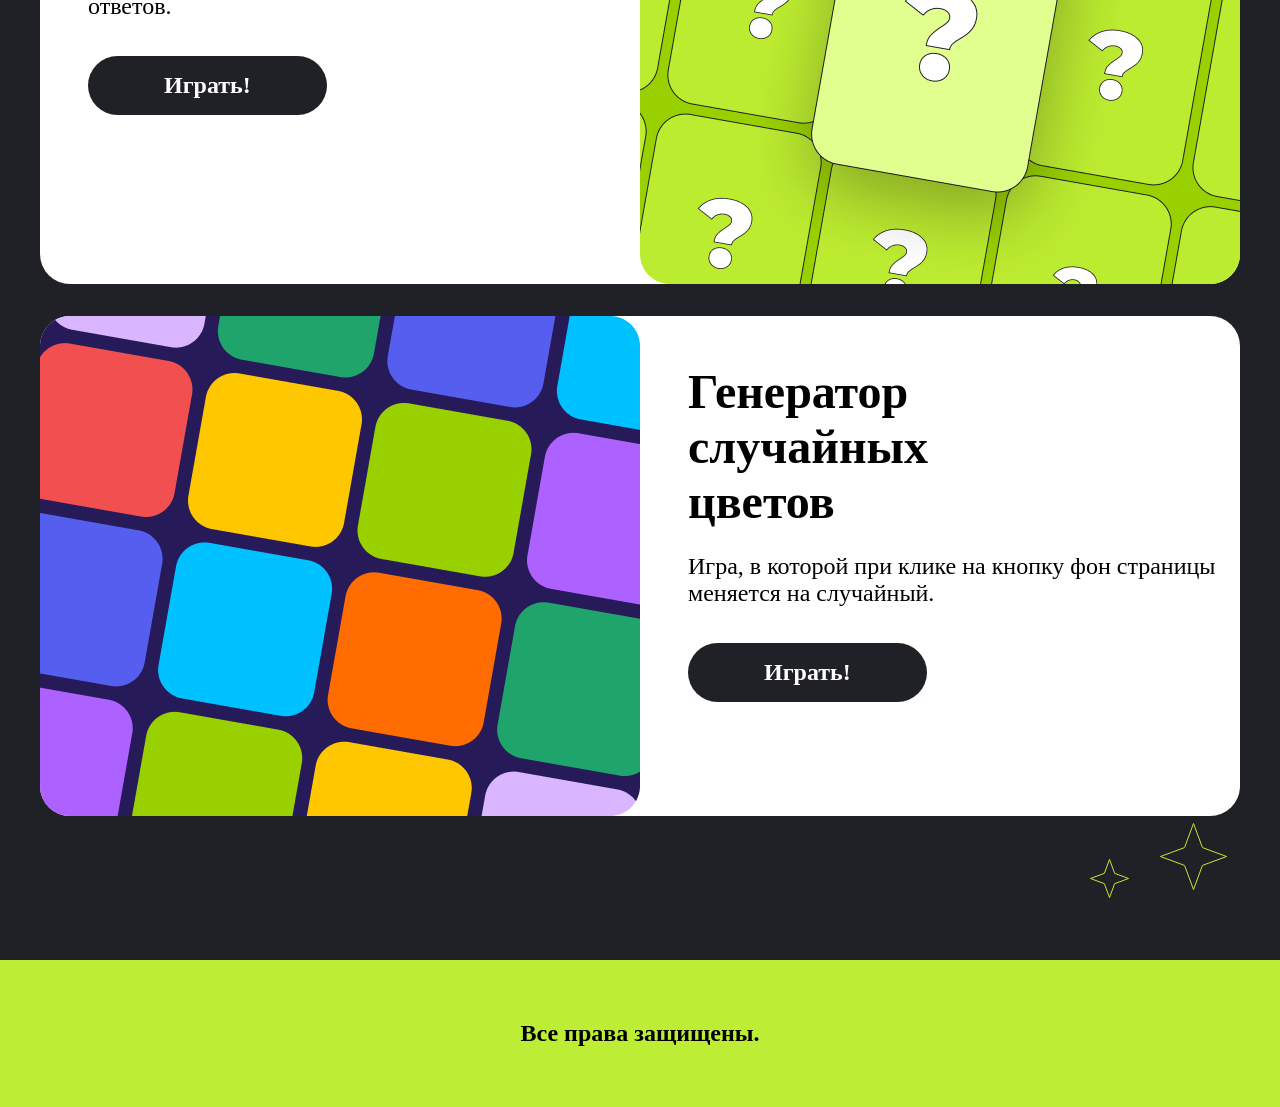
==== commit f1706e60: "hw-2 js" ====
--- a/index.html
+++ b/index.html
@@ -34,35 +34,35 @@
             каждый.<br>Все игры доступны для пользования.</p>
 
         <div class="body__about">
-            <a href="#game-1" class="body__cart body__cart_small">               
-                    <img src="image/about/Обложка.png" alt="cart">
-                    <p class="body__number">Игра № 1</p>
-                    <h3 class="body__name">Угадай число</h3>                
+            <a href="#game-1" class="body__cart body__cart_small">
+                <img src="image/about/Обложка.png" alt="cart">
+                <p class="body__number">Игра № 1</p>
+                <h3 class="body__name">Угадай число</h3>
             </a>
-            <a href="#game-2" class="body__cart body__cart_big">                
-                    <img src="image/about/Обложка1.png" alt="cart">
-                    <p class="body__number">Игра № 2</p>
-                    <h3 class="body__name">Простая<br>арифметика</h3>                
+            <a href="#game-2" class="body__cart body__cart_big">
+                <img src="image/about/Обложка1.png" alt="cart">
+                <p class="body__number">Игра № 2</p>
+                <h3 class="body__name">Простая<br>арифметика</h3>
             </a>
-            <a href="#game-3" class="body__cart body__cart_small">                
-                    <img src="image/about/Обложка2.png" alt="cart">
-                    <p class="body__number">Игра № 3</p>
-                    <h3 class="body__name">Переверни текст</h3>                
+            <a href="#game-3" class="body__cart body__cart_small">
+                <img src="image/about/Обложка2.png" alt="cart">
+                <p class="body__number">Игра № 3</p>
+                <h3 class="body__name">Переверни текст</h3>
             </a>
-            <a href="#game-4" class="body__cart body__cart_big">                
-                    <img src="image/about/Обложка3.png" alt="cart">
-                    <p class="body__number">Игра № 4</p>
-                    <h3 class="body__name">Камень,<br>ножницы,<br>бумага</h3>               
+            <a href="#game-4" class="body__cart body__cart_big">
+                <img src="image/about/Обложка3.png" alt="cart">
+                <p class="body__number">Игра № 4</p>
+                <h3 class="body__name">Камень,<br>ножницы,<br>бумага</h3>
             </a>
-            <a href="#game-5" class="body__cart body__cart_small body__cart_order">                
-                    <img src="image/about/Обложка4.png" alt="cart">
-                    <p class="body__number">Игра № 5</p>
-                    <h3 class="body__name">Простая<br>викторина</h3>                
+            <a href="#game-5" class="body__cart body__cart_small body__cart_order">
+                <img src="image/about/Обложка4.png" alt="cart">
+                <p class="body__number">Игра № 5</p>
+                <h3 class="body__name">Простая<br>викторина</h3>
             </a>
-            <a href="#game-6" class="body__cart body__cart_big body__cart_order">                
-                    <img src="image/about/Обложка5.png" alt="cart">
-                    <p class="body__number">Игра № 6</p>
-                    <h3 class="body__name">Генератор<br>случайных<br>цветов</h3>                
+            <a href="#game-6" class="body__cart body__cart_big body__cart_order">
+                <img src="image/about/Обложка5.png" alt="cart">
+                <p class="body__number">Игра № 6</p>
+                <h3 class="body__name">Генератор<br>случайных<br>цветов</h3>
             </a>
         </div>
     </div>
@@ -95,7 +95,7 @@
                 </div>
             </div>
             <div class="game__cart" id="game-4">
-                <img src="image/mini-game/Обложкакарточки4.png" alt="Обложка карточки">
+                <img class="game__img" src="image/mini-game/Обложкакарточки4.png" alt="Обложка карточки">
                 <div class="game__block">
                     <h3 class="game__text">Камень,<br>ножницы,<br>бумага</h3>
                     <p class="game__description">Сыграй в популярную игру против компьютера.</p>
@@ -111,7 +111,7 @@
                 </div>
             </div>
             <div class="game__cart" id="game-6">
-                <img src="image/mini-game/Обложкакарточки6.png" alt="Обложка карточки">
+                <img class="game__img" src="image/mini-game/Обложкакарточки6.png" alt="Обложка карточки">
                 <div class="game__block">
                     <h3 class="game__text">Генератор<br>случайных<br>цветов</h3>
                     <p class="game__description">Игра, в которой при клике на кнопку фон страницы меняется на случайный.
--- a/style.css
+++ b/style.css
@@ -149,22 +149,13 @@
   padding: 16px 76px;
   margin-top: 12px;
   transition: all 0.3s ease;
+  font-weight: 600;
+  font-size: 24px;
 }
 .game__btn:hover {
   background-color: #fff;
   border: solid #000000 1px;
   color: #000000;
-}
-
-* {
-  margin: 0;
-  padding: 0;
-}
-
-.center {
-  font-family: Montserrat;
-  padding-left: calc(50% - 600px);
-  padding-right: calc(50% - 600px);
 }
 
 .header {
@@ -212,6 +203,8 @@
   margin-bottom: 48px;
 }
 .header__btn {
+  font-size: 24px;
+  font-weight: 600;
   background-color: #202027;
   text-decoration: none;
   color: white;
@@ -222,4 +215,135 @@
   background-color: #fff;
   border: solid #000000 1px;
   color: #000000;
+  font-weight: 600;
+}
+
+@media (max-width: 767px) {
+  .center {
+    padding-left: 16px;
+    padding-right: 16px;
+  }
+  .header {
+    height: 700px;
+    background-image: none;
+    display: flex;
+    flex-direction: column;
+    align-items: center;
+  }
+  .header__title {
+    padding-top: 147px;
+    font-size: 40px;
+    text-align: center;
+    padding-left: 40px;
+    padding-right: 40px;
+  }
+  .header__title::before {
+    content: url(image/starmob/bigstarmob.png);
+    position: absolute;
+    right: 0;
+    top: 0;
+  }
+  .header__title::after {
+    content: url(./image/starmob/Star2.svg);
+    position: absolute;
+    top: 97px;
+    left: 37px;
+  }
+  .header__star3::after {
+    content: url(image/starmob/Star3.svg);
+    position: absolute;
+    top: 64px;
+    left: 91px;
+  }
+  .header__star4::after {
+    content: url(image/starmob/Star4.svg);
+    position: absolute;
+    top: 580px;
+    right: 34px;
+  }
+  .header__star5::after {
+    content: url(image/starmob/Star5.svg);
+    position: absolute;
+    top: 557px;
+    right: 86px;
+  }
+  .header__text {
+    font-size: 16px;
+    margin-bottom: 36px;
+    text-align: center;
+    line-height: 100%;
+  }
+  .header__btn {
+    font-size: 16px;
+    align-items: center;
+    padding: 16px 102px;
+  }
+  .body {
+    display: none;
+  }
+  .game__title {
+    font-size: 40px;
+    padding-top: 48px;
+    padding-bottom: 48px;
+  }
+  .game__title::after {
+    content: none;
+  }
+  .game__container {
+    grid-column: 1/-1;
+    gap: 24px;
+    padding-bottom: 10px;
+  }
+  .game__container::after {
+    content: none;
+  }
+  .game__cart {
+    display: flex;
+    flex-direction: column;
+    gap: 30px;
+  }
+  .game__block {
+    gap: 16px;
+    margin-top: 0px;
+    padding-left: 30px;
+    padding-right: 30px;
+    padding-bottom: 32px;
+  }
+  .game__block_right {
+    margin-left: 0px;
+  }
+  .game__text {
+    font-size: 32px;
+  }
+  .game__description {
+    font-size: 16px;
+  }
+  .game__btn {
+    display: block;
+    font-size: 16px;
+    align-items: center;
+    padding: 16px 110px;
+    margin-top: 12px;
+  }
+  .game__img {
+    width: 100%;
+  }
+  .footer {
+    padding-top: 40px;
+    padding-bottom: 40px;
+  }
+}
+* {
+  margin: 0;
+  padding: 0;
+}
+
+.center {
+  font-family: Montserrat;
+}
+@media (min-width: 768px) {
+  .center {
+    padding-left: calc(50% - 600px);
+    padding-right: calc(50% - 600px);
+  }
 }/*# sourceMappingURL=style.css.map */
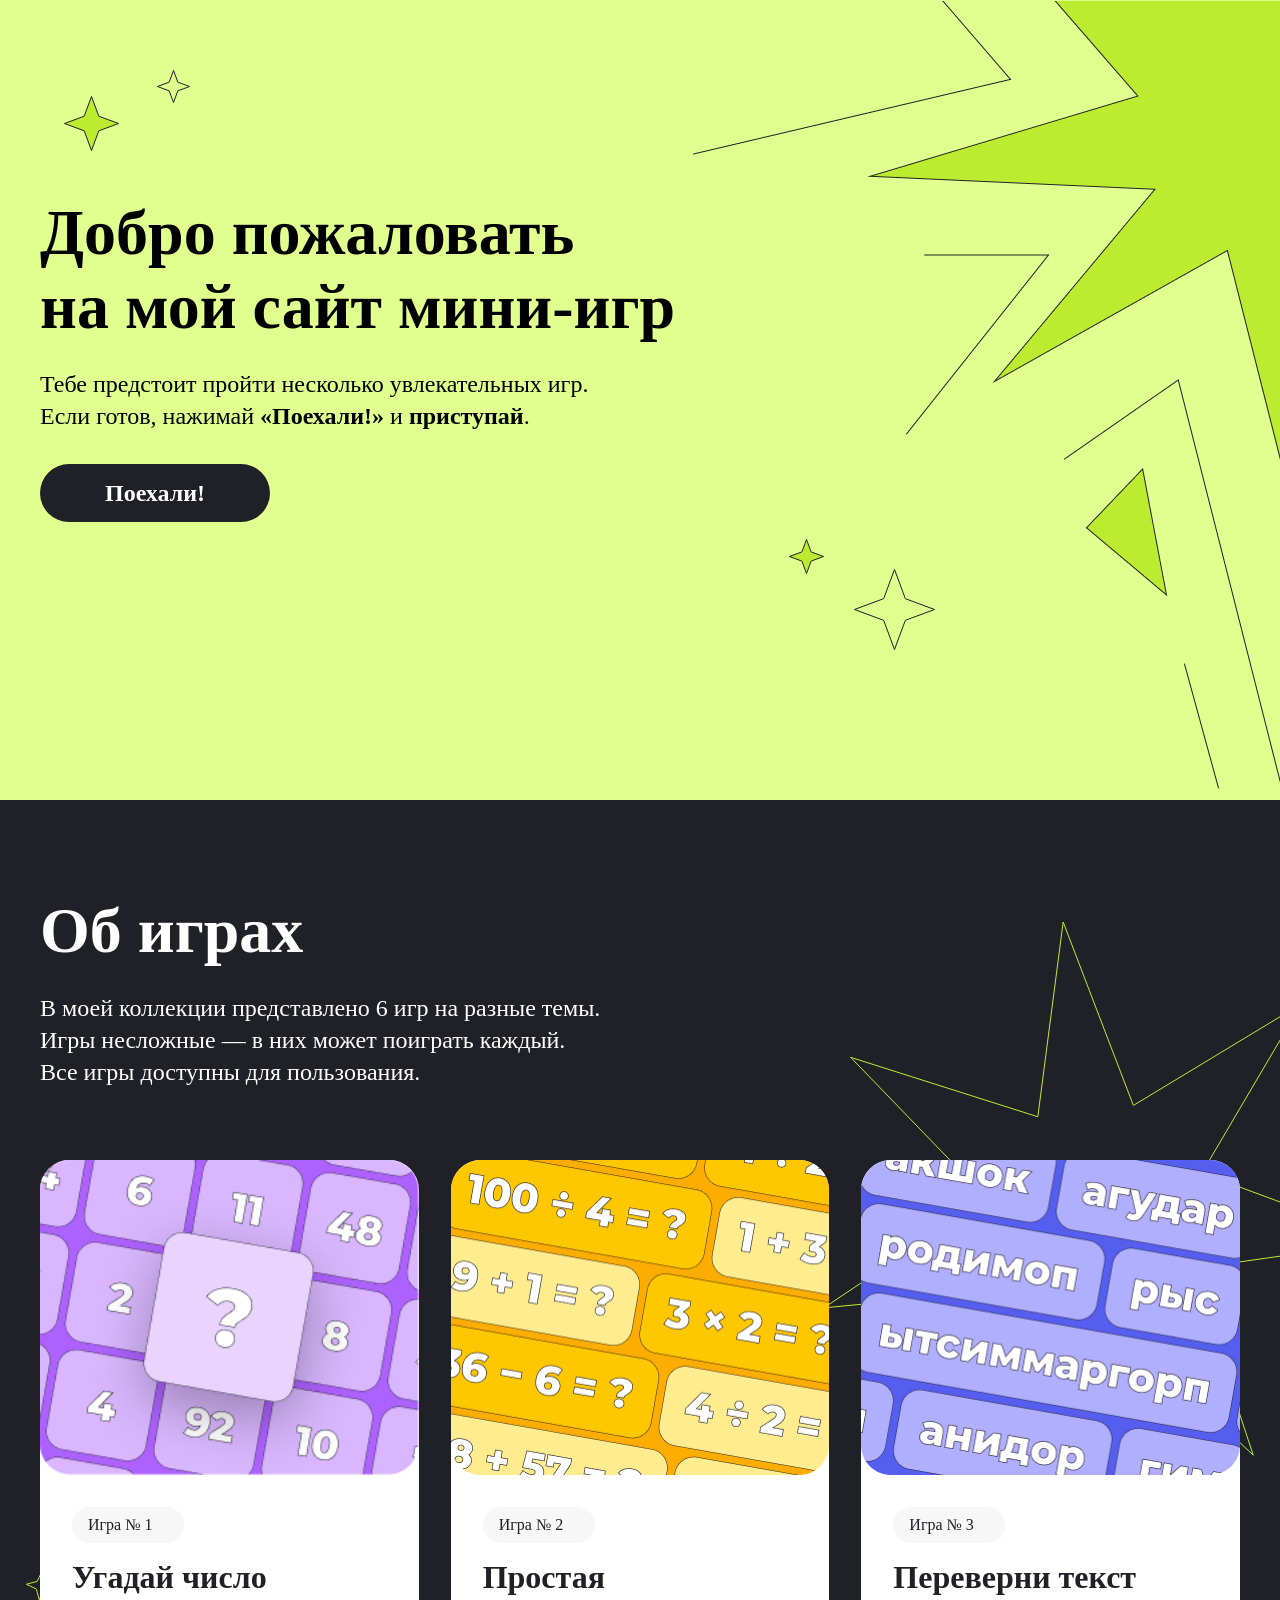
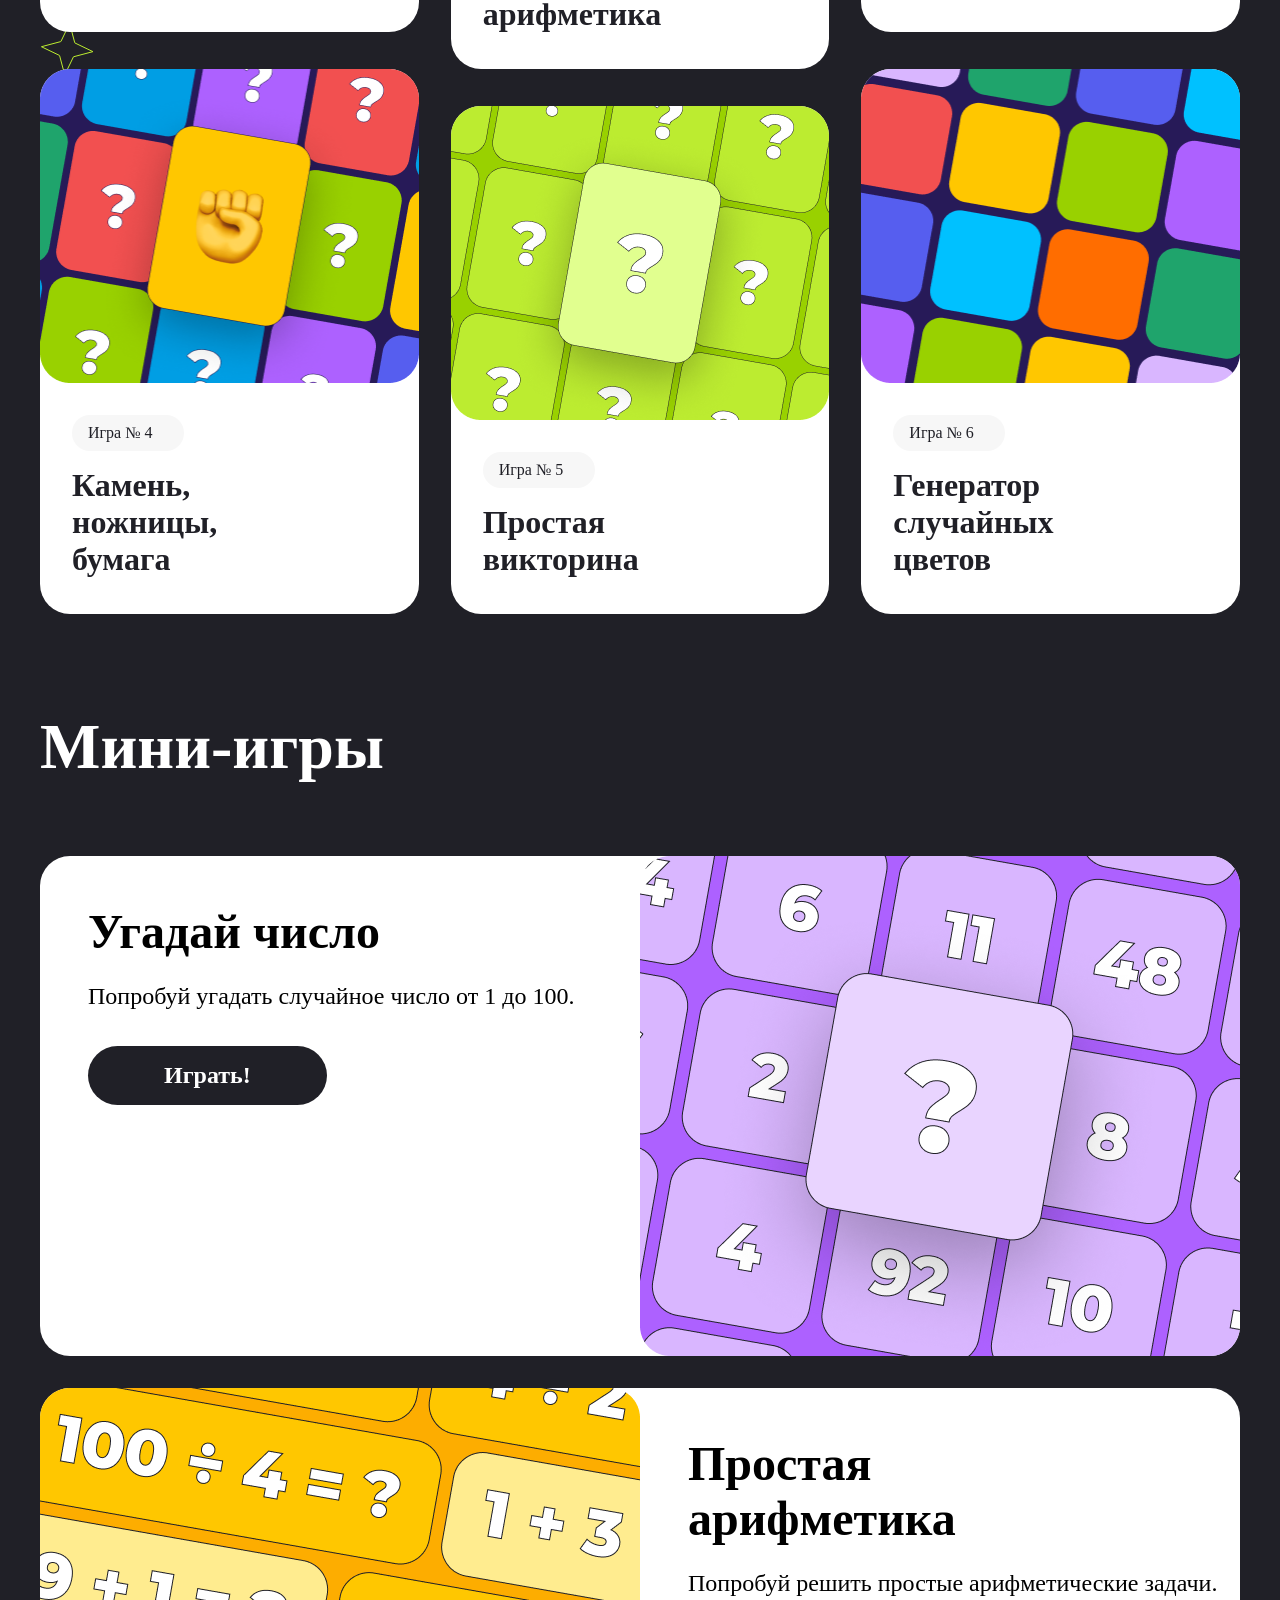
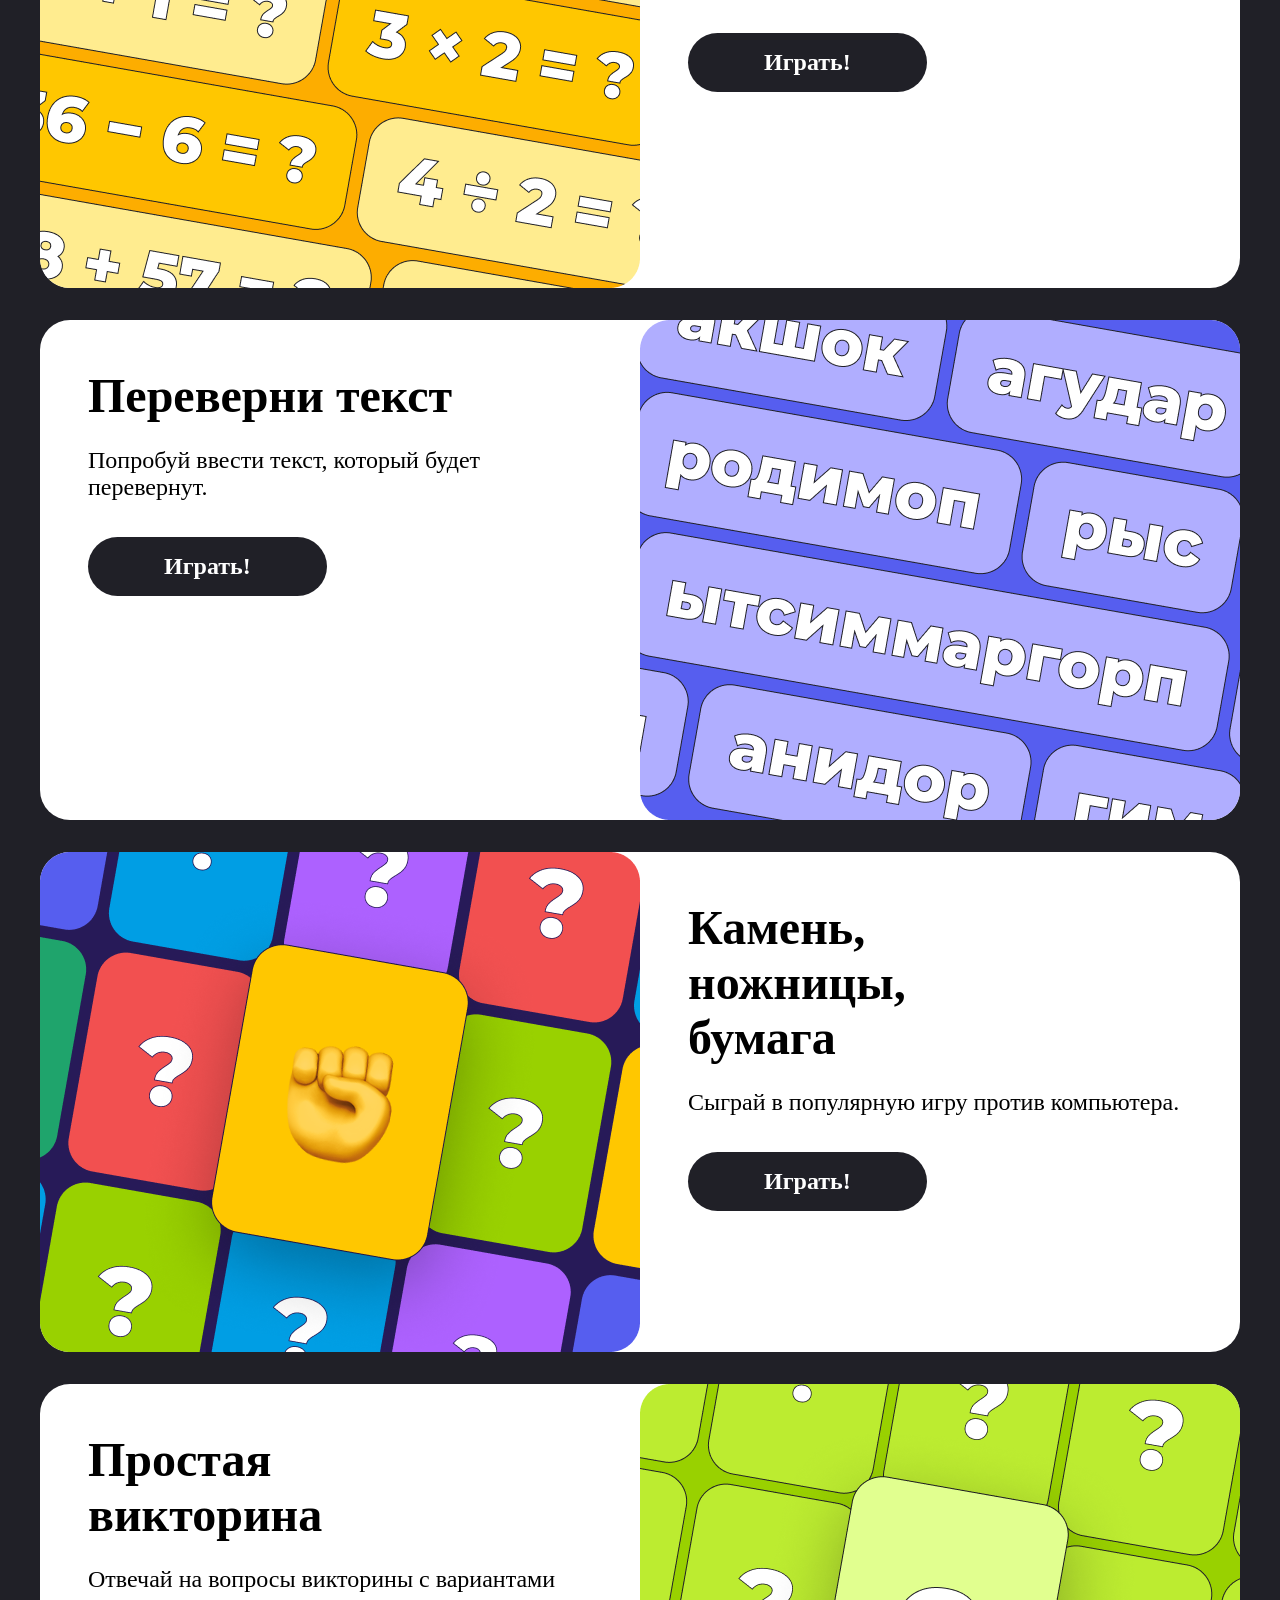
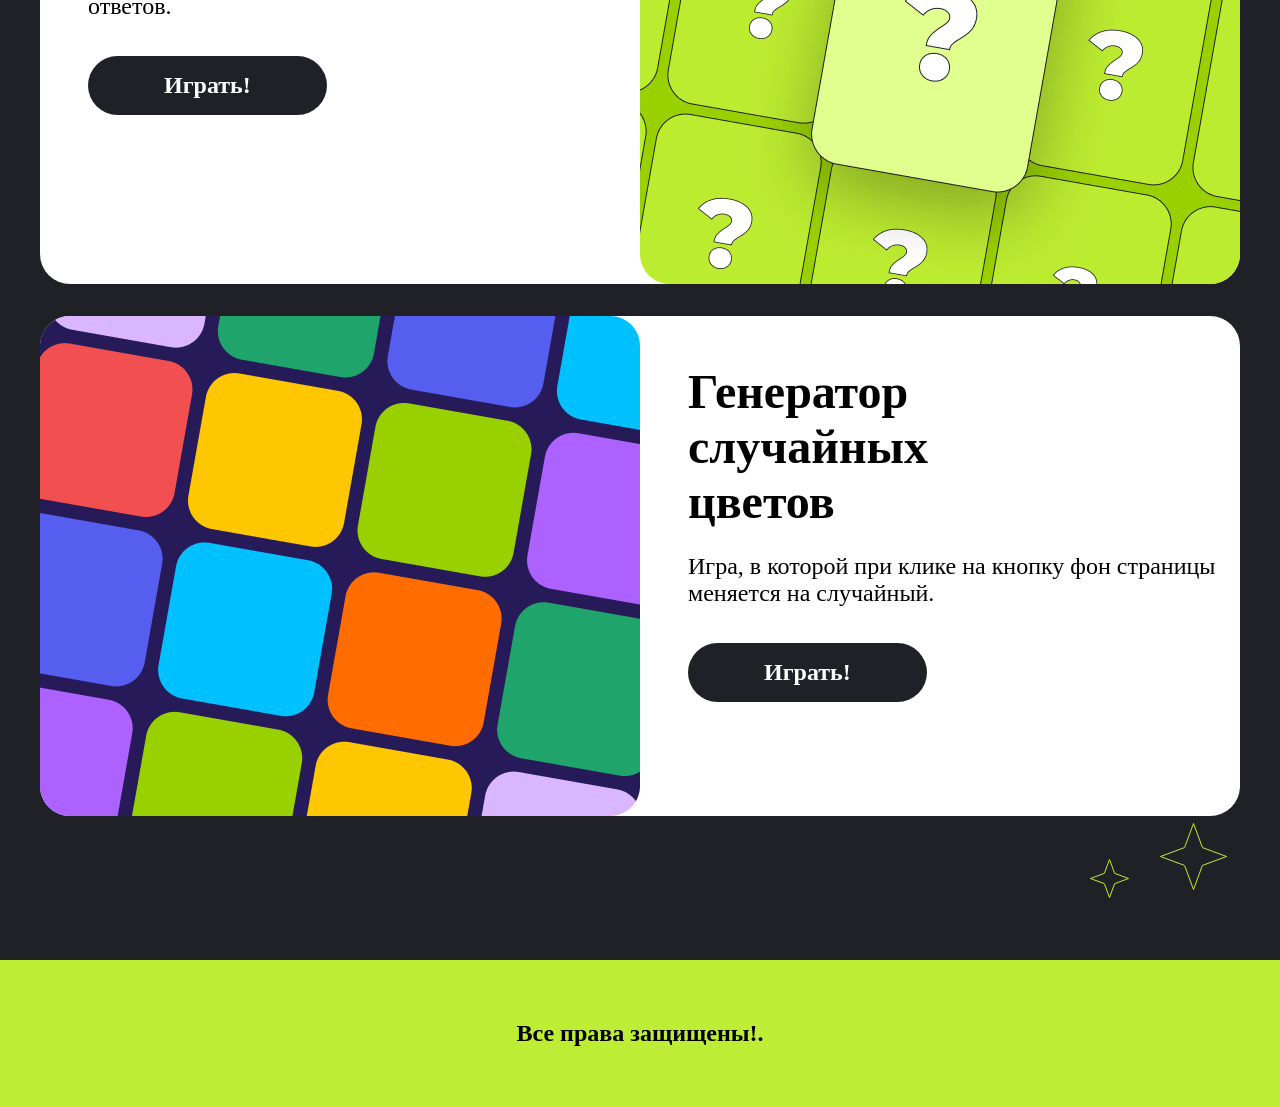
==== commit 55c04547: "check" ====
--- a/index.html
+++ b/index.html
@@ -124,7 +124,7 @@
     </div>
 
     <footer class="footer center">
-        <h2>Все права защищены.</h2>
+        <h2>Все права защищены!.</h2>
     </footer>
 </body>
 
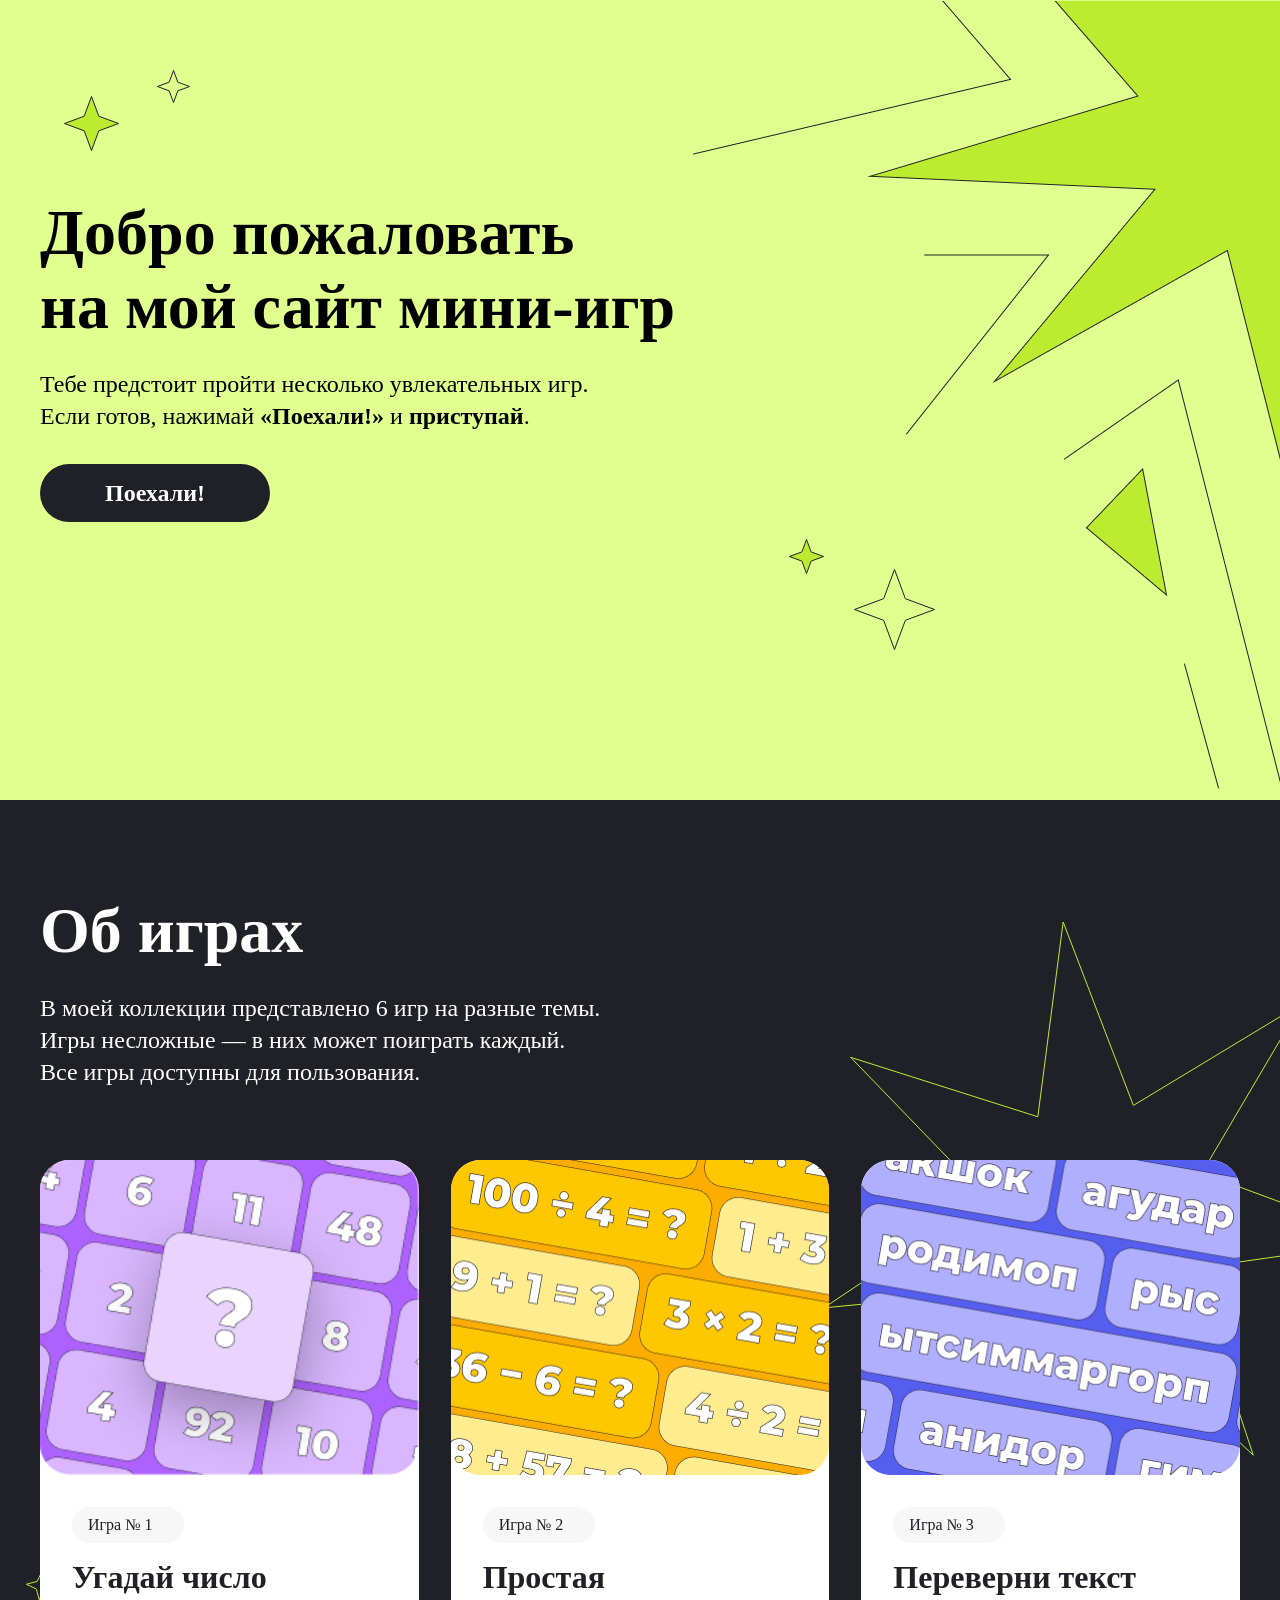
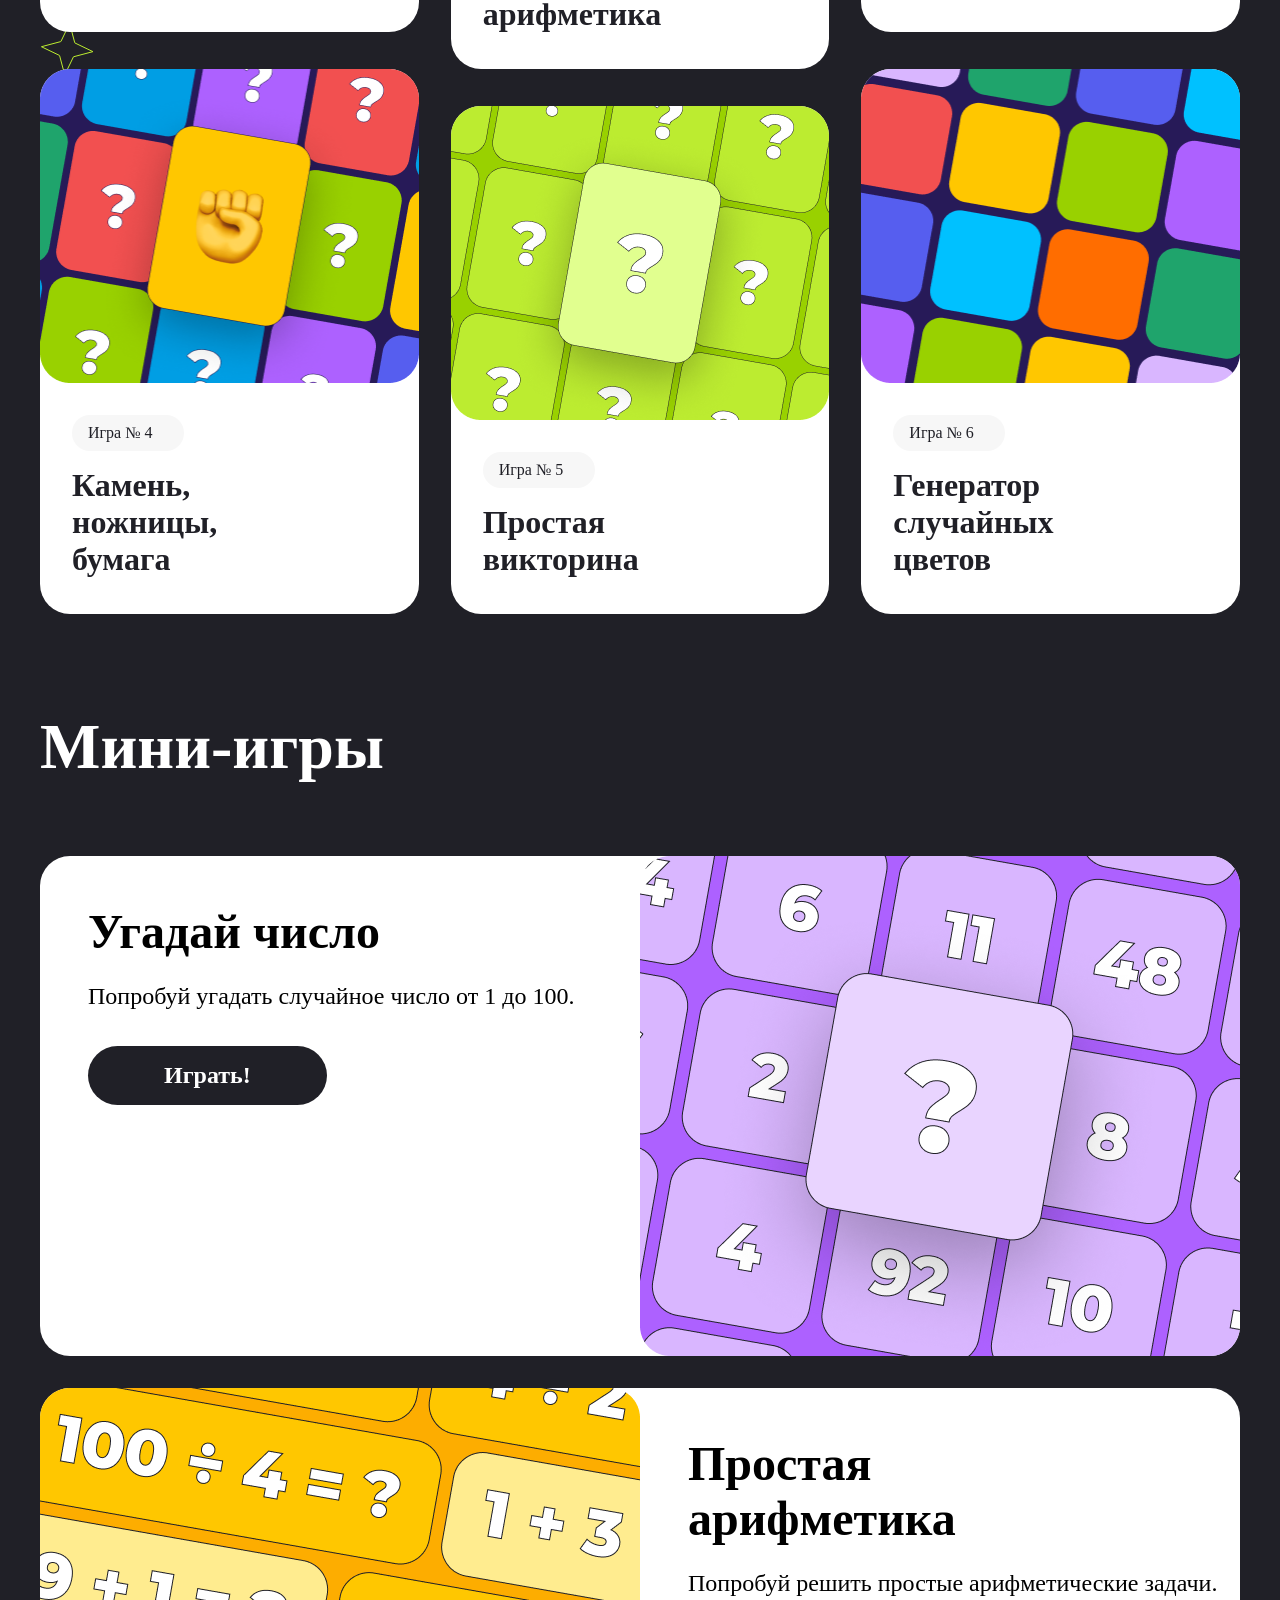
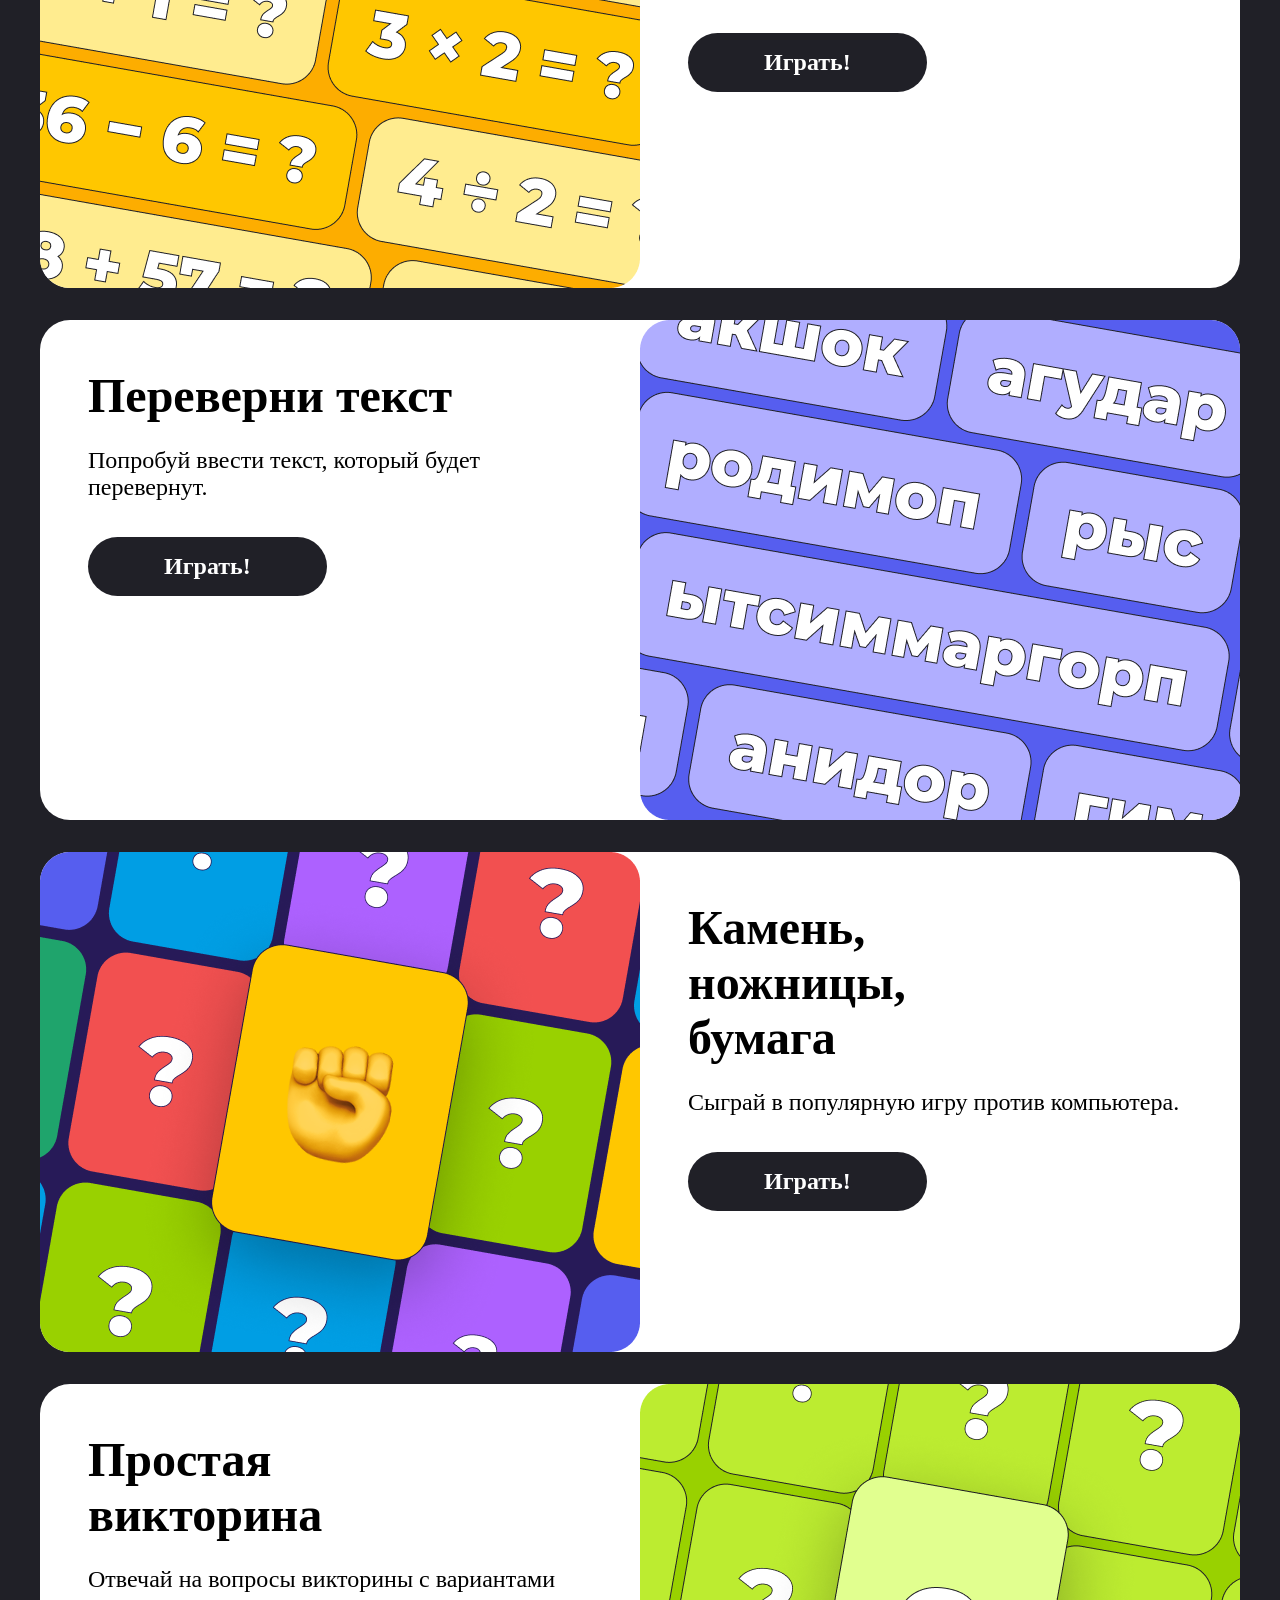
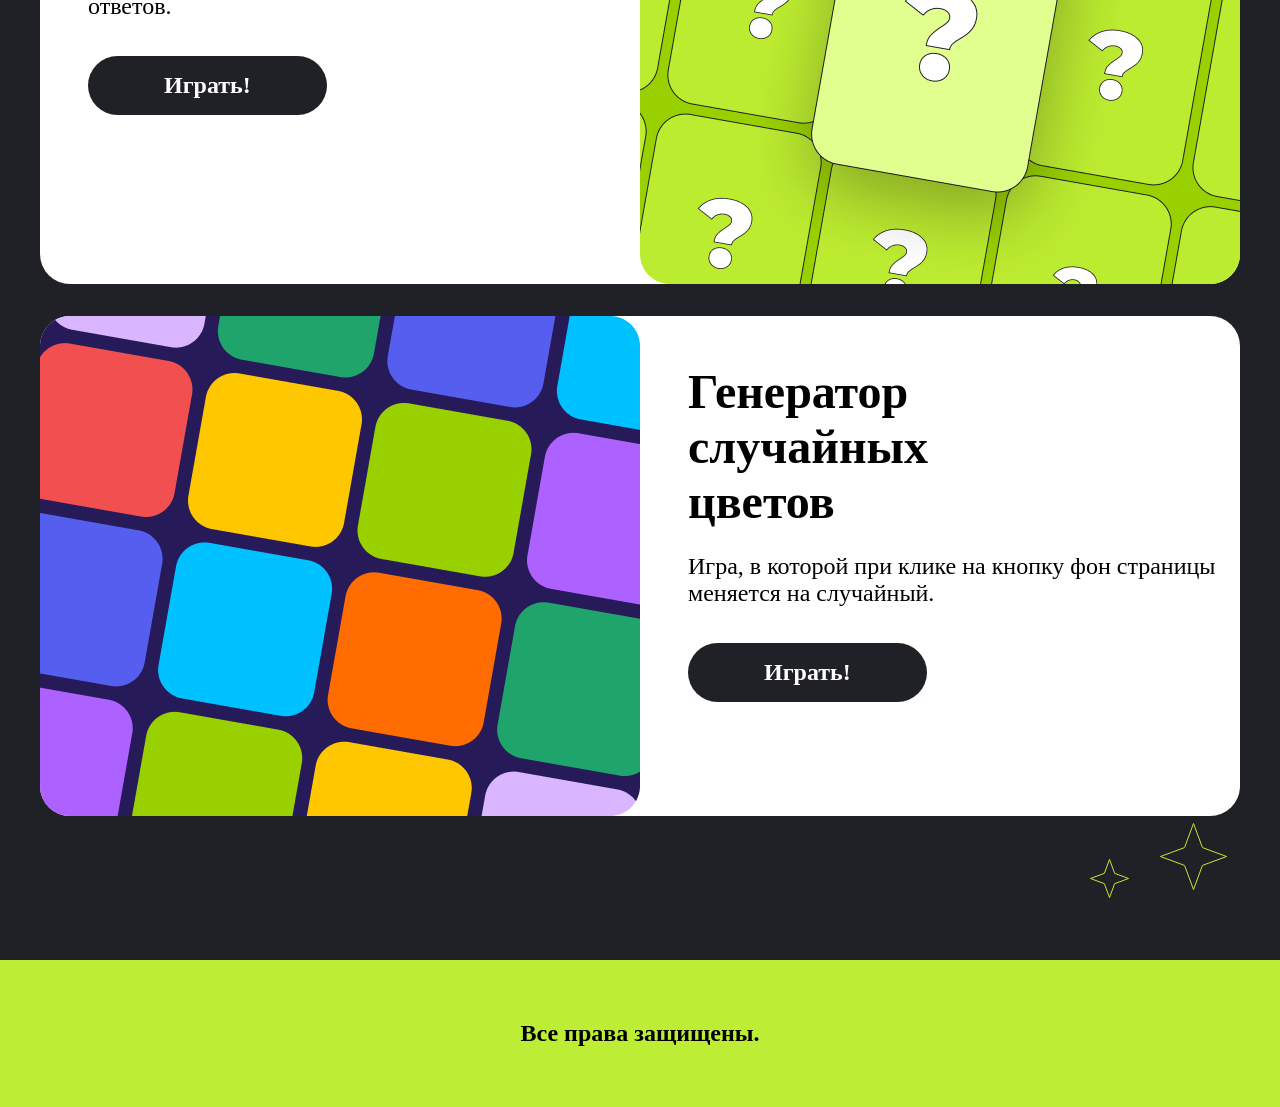
==== commit f0fed960: "Исправила footer" ====
--- a/index.html
+++ b/index.html
@@ -124,7 +124,7 @@
     </div>
 
     <footer class="footer center">
-        <h2>Все права защищены!.</h2>
+        <h2 class="footer__text">Все права защищены.</h2>
     </footer>
 </body>
 
--- a/style.css
+++ b/style.css
@@ -84,6 +84,10 @@
   background-color: #bded35;
   text-align: center;
 }
+.footer__text {
+  font-size: 24px;
+  font-weight: 600;
+}
 
 .game {
   background-color: #202027;
@@ -331,6 +335,10 @@
   .footer {
     padding-top: 40px;
     padding-bottom: 40px;
+    height: 20px;
+  }
+  .footer__text {
+    font-size: 16px;
   }
 }
 * {
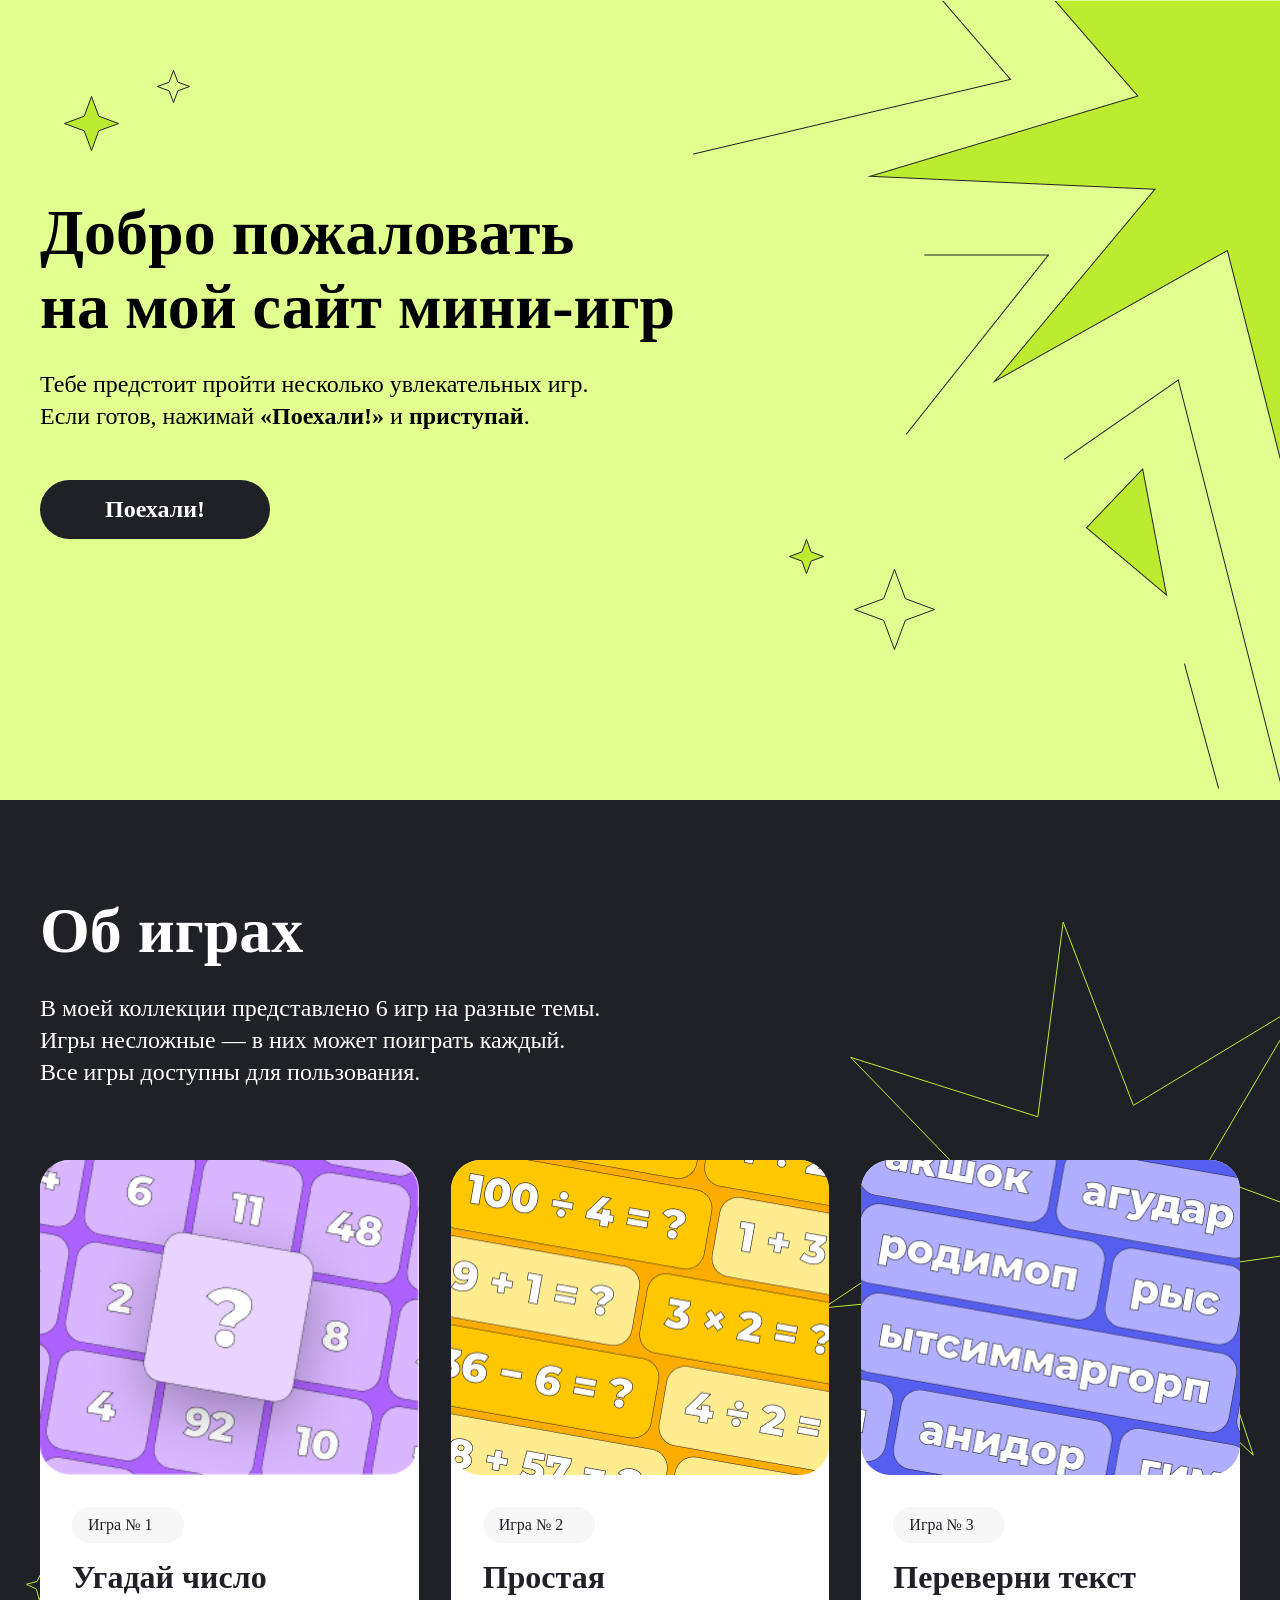
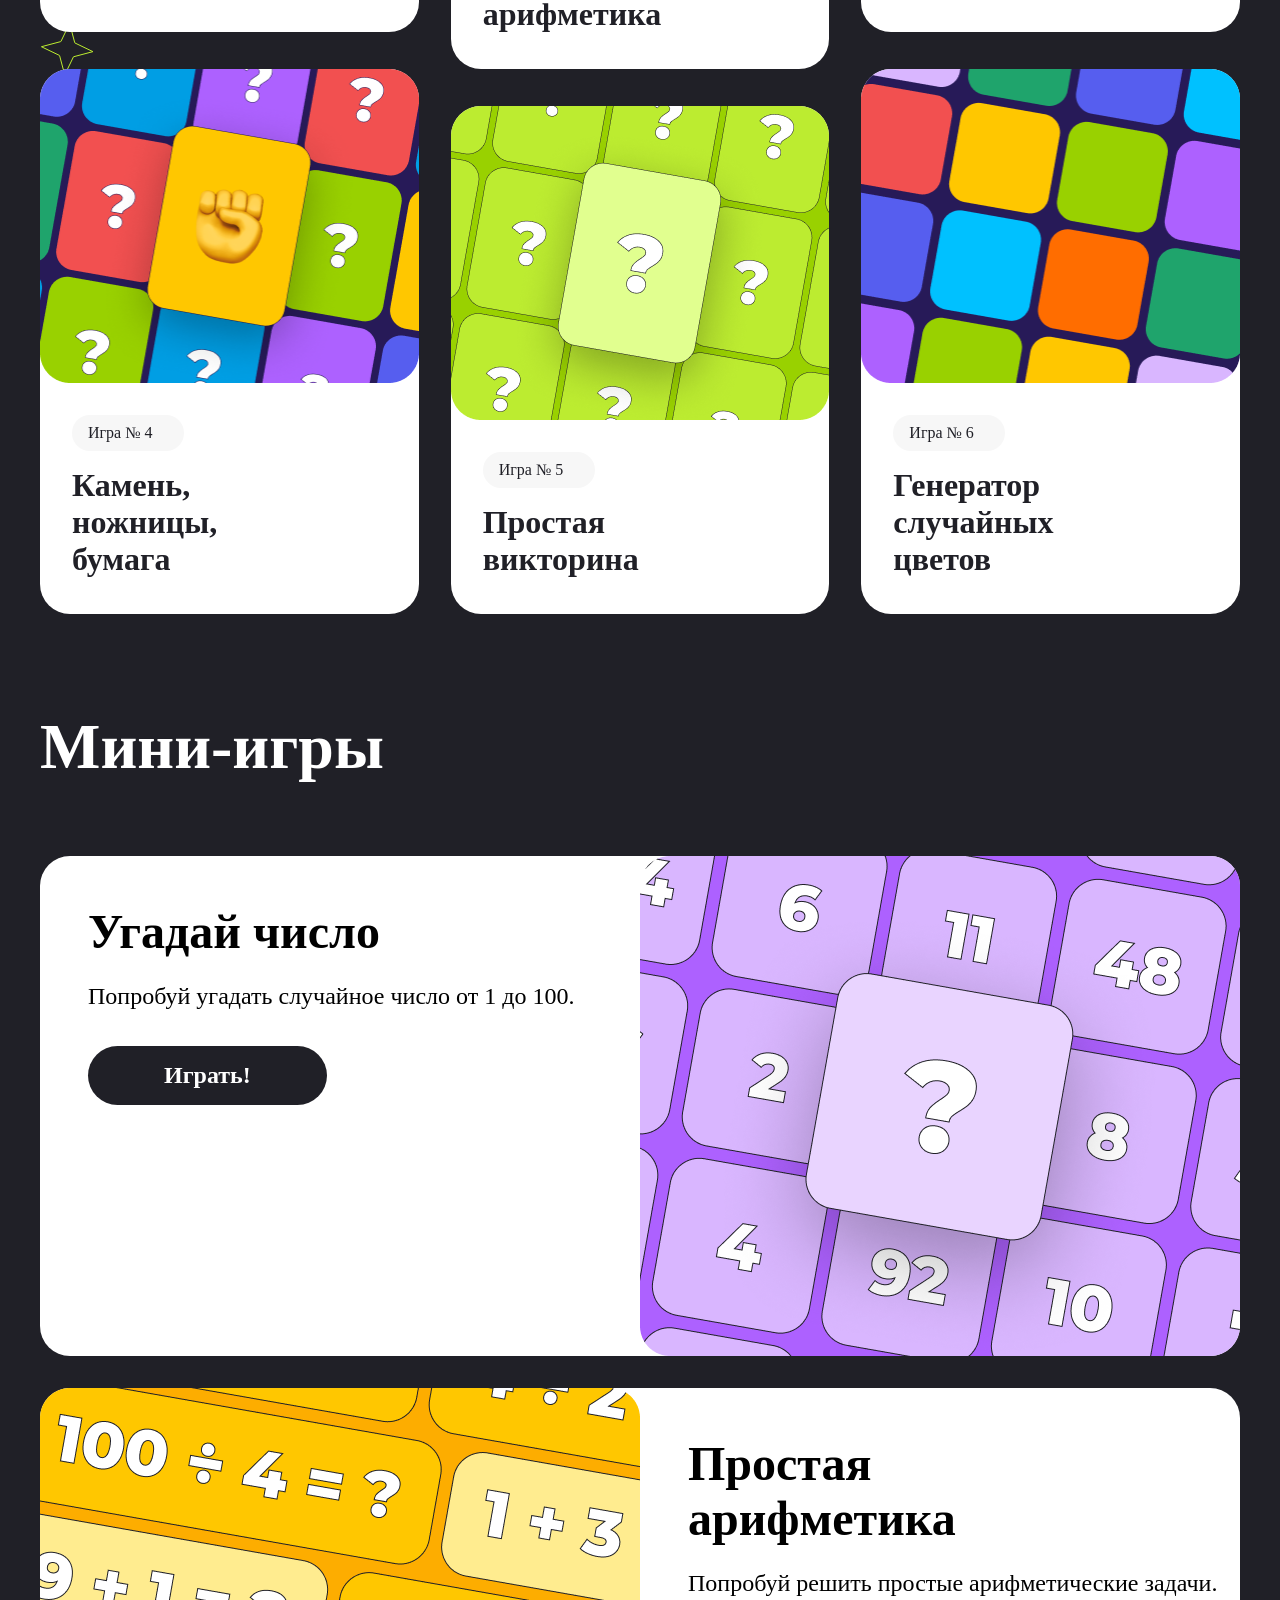
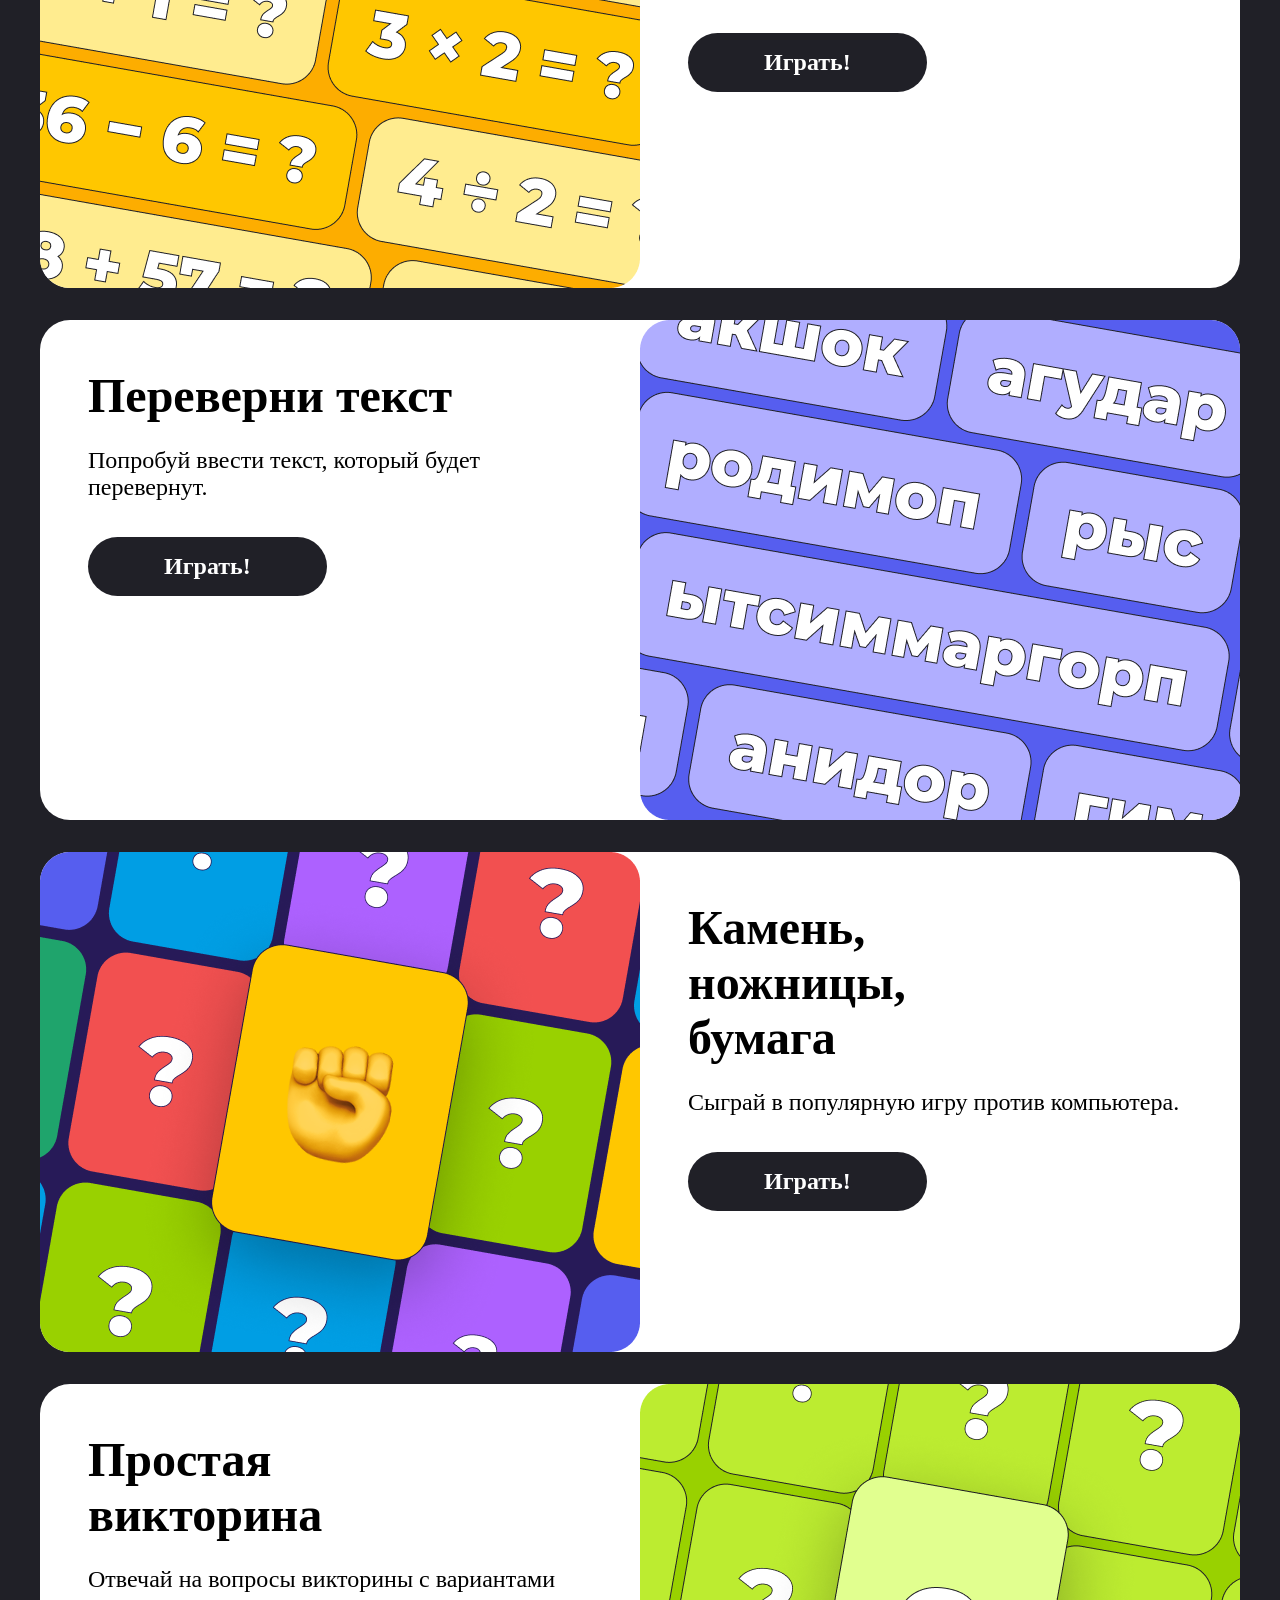
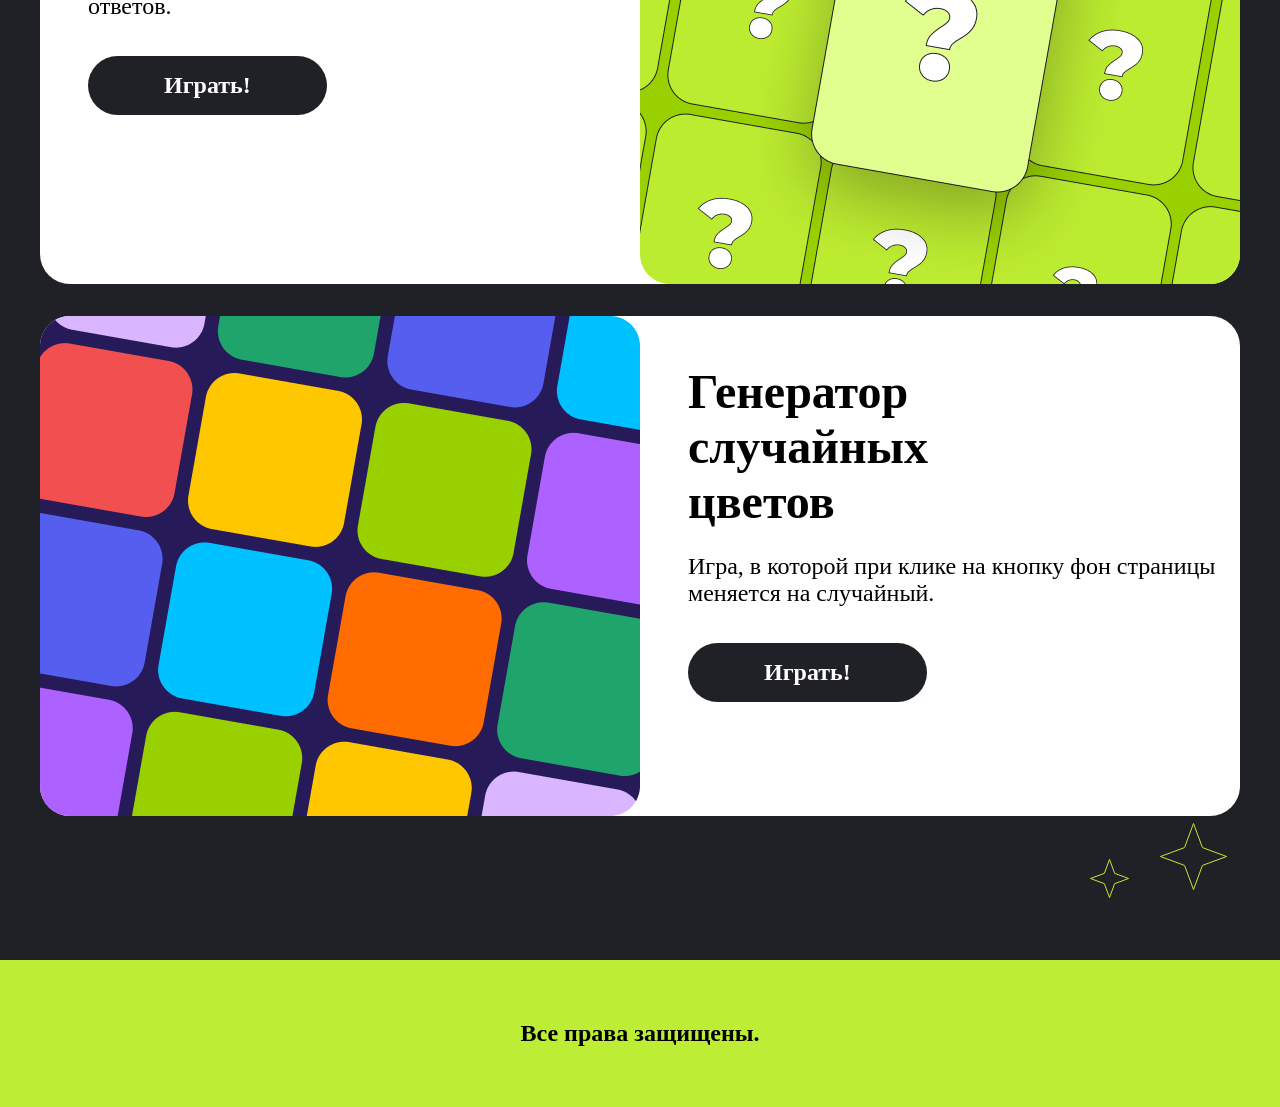
==== commit aaa604d6: "hw-5_site" ====
--- a/index.html
+++ b/index.html
@@ -22,7 +22,8 @@
             <strong>«Поехали!»</strong> и
             <strong>приступай</strong>.
         </p>
-        <a href="#about-games" class="header__btn">Поехали!</a>
+        <a href="#about-games" class="header__btn header__btn--desktop">Поехали!</a>
+        <a href="#games" class="header__btn header__btn--mobile">Поехали!</a>
         <div class="header__star3"></div>
         <div class="header__star4"></div>
         <div class="header__star5"></div>
@@ -67,7 +68,7 @@
         </div>
     </div>
 
-    <div class="game center">
+    <div class="game center" id="games">
         <h2 class="game__title">Мини-игры</h2>
         <div class="game__container">
             <div class="game__cart game__cart_right" id="game-1">
--- a/style.css
+++ b/style.css
@@ -57,6 +57,11 @@
   text-decoration: none;
   color: #202027;
 }
+.body__cart:hover {
+  transform: scale(1.12);
+  box-shadow: 0 16px 40px rgba(0, 0, 0, 0.7);
+  z-index: 1;
+}
 .body__cart_order {
   align-self: flex-end;
 }
@@ -221,6 +226,12 @@
   color: #000000;
   font-weight: 600;
 }
+.header__btn--desktop {
+  display: inline-block;
+}
+.header__btn--mobile {
+  display: none;
+}
 
 @media (max-width: 767px) {
   .center {
@@ -282,6 +293,12 @@
     align-items: center;
     padding: 16px 102px;
   }
+  .header__btn--desktop {
+    display: none;
+  }
+  .header__btn--mobile {
+    display: inline-block;
+  }
   .body {
     display: none;
   }
